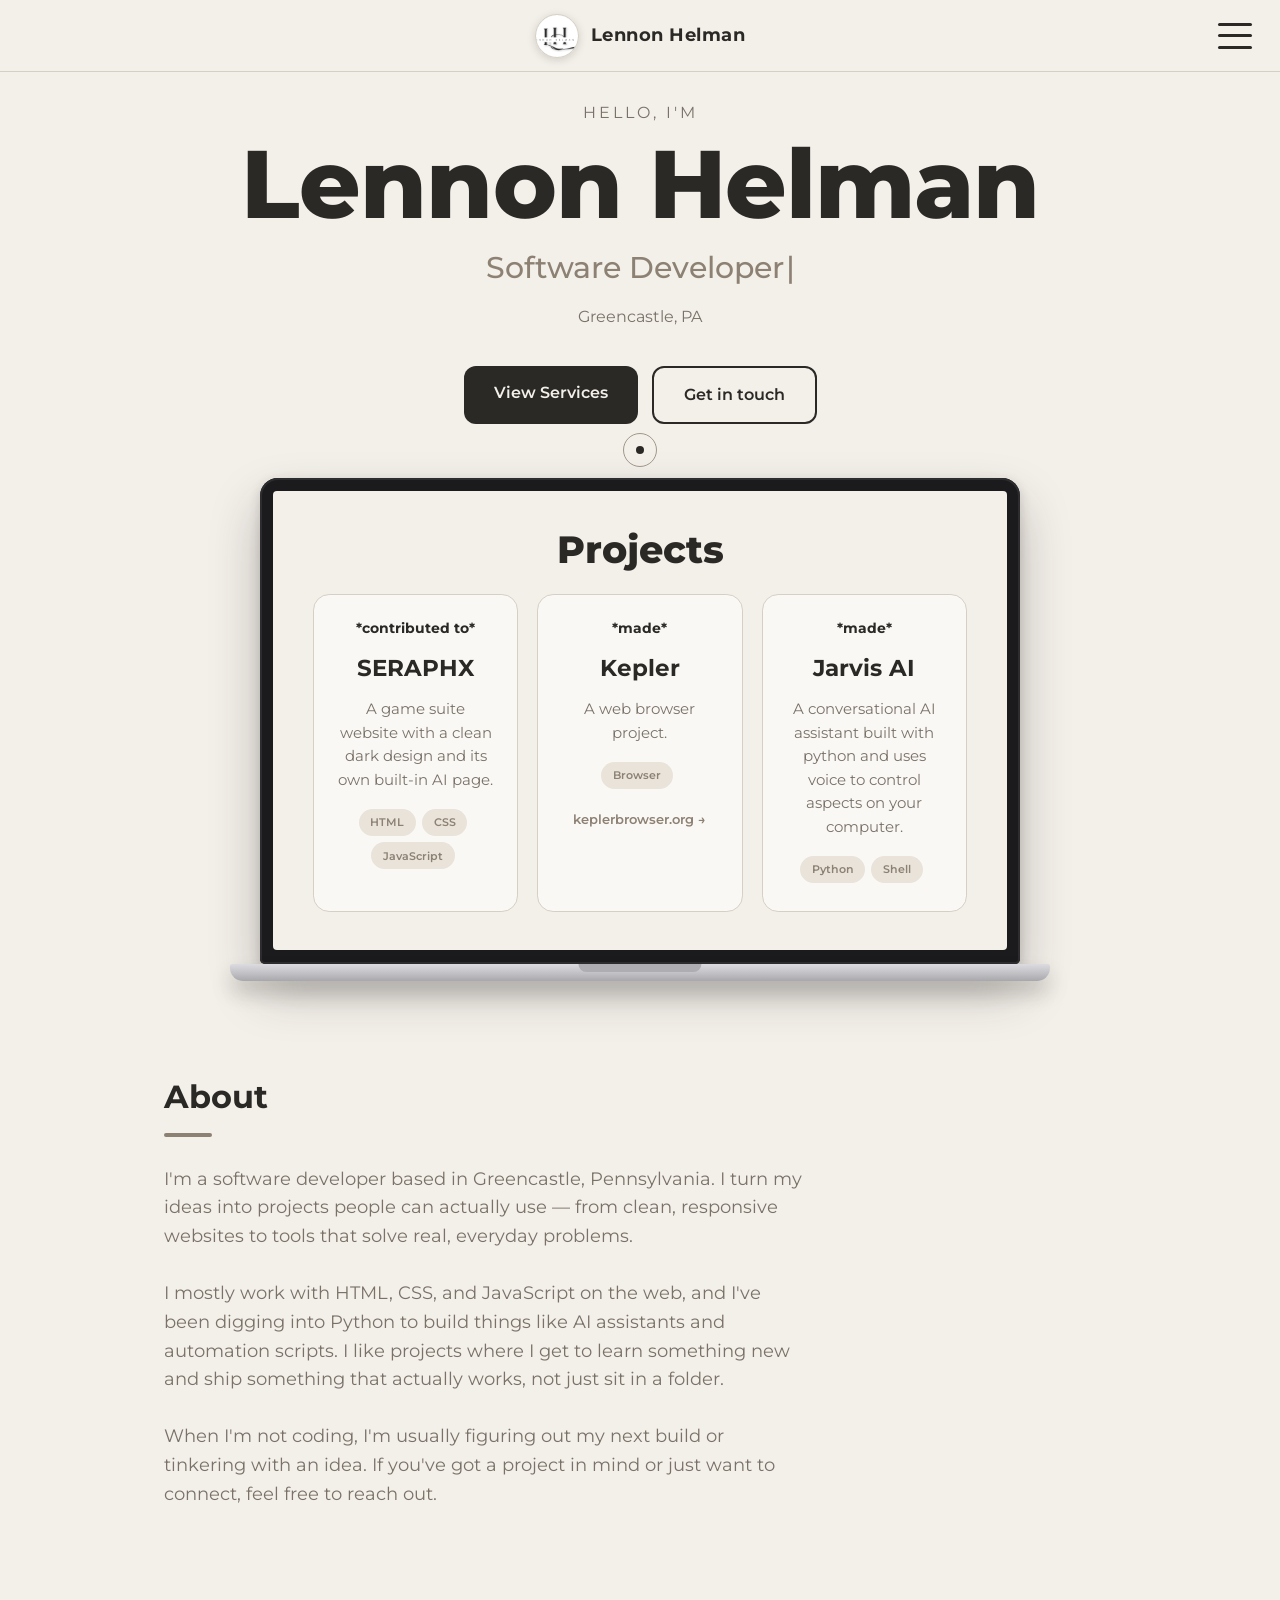
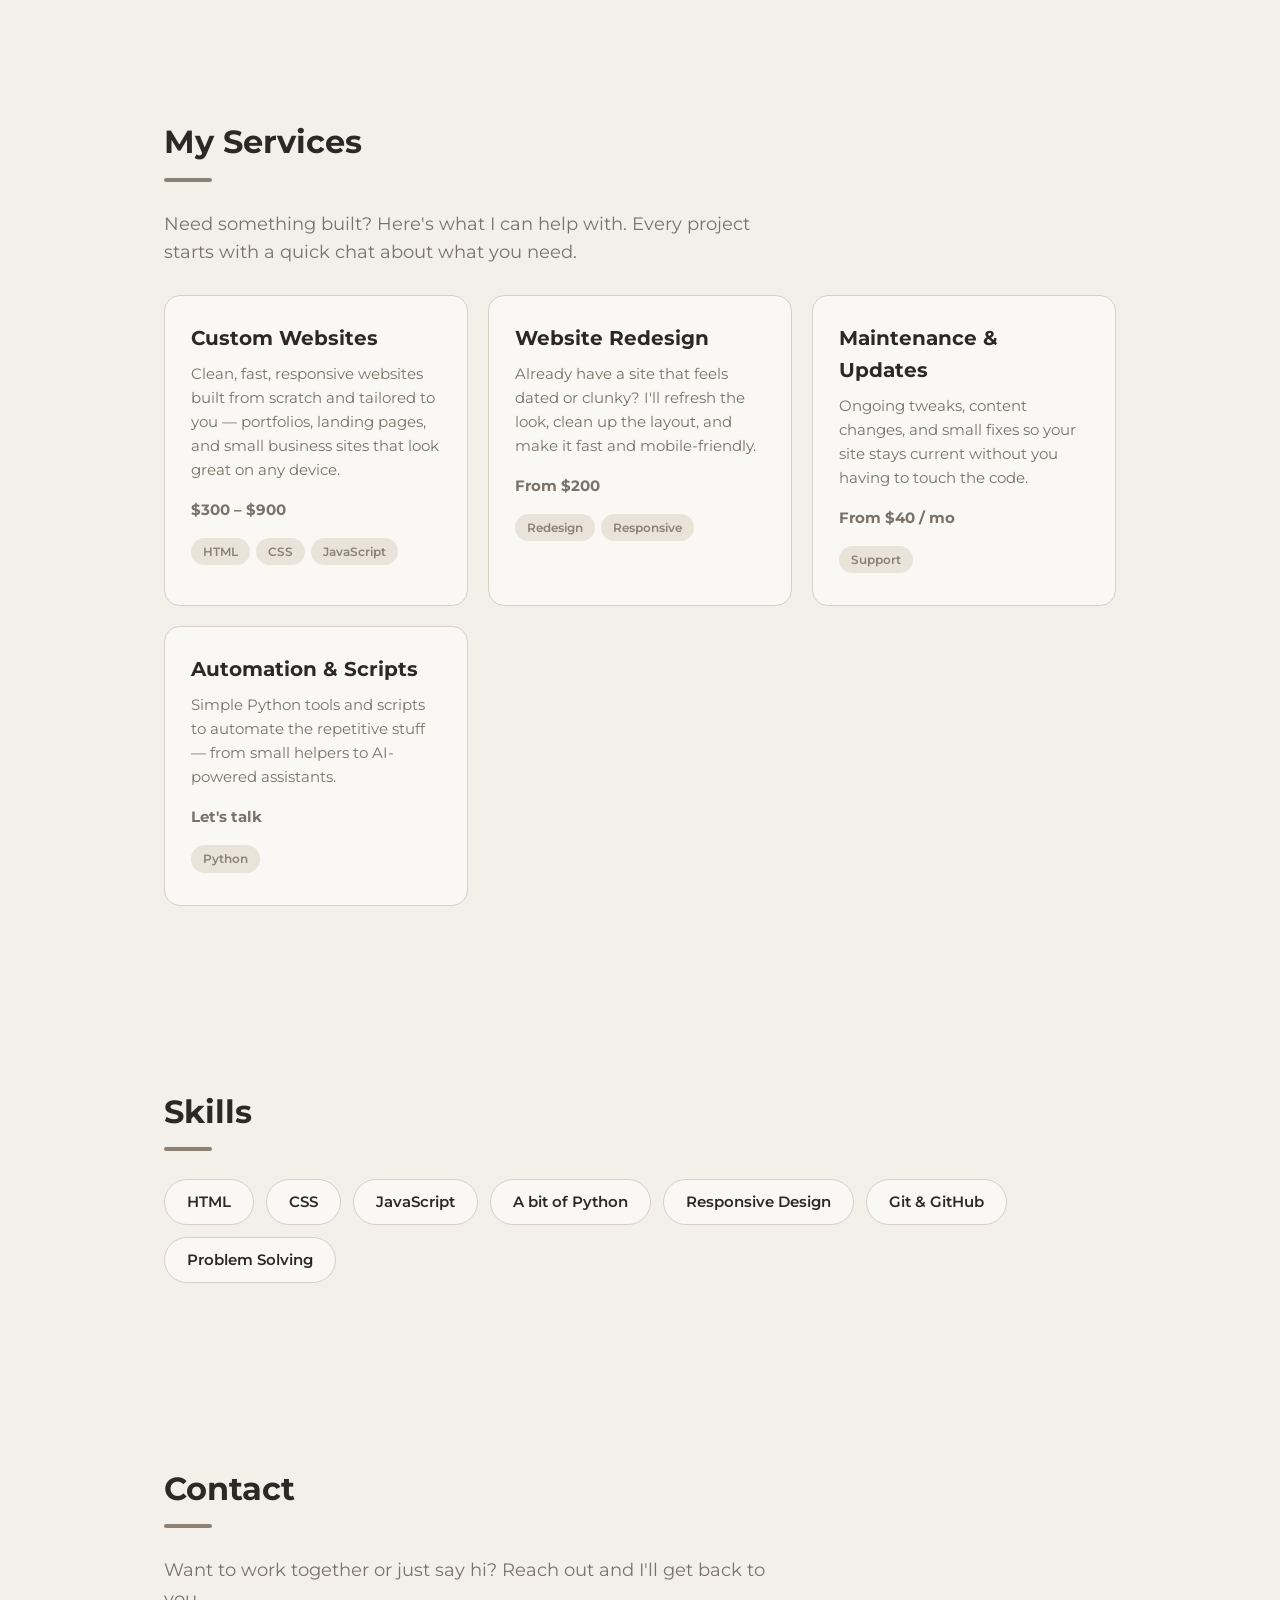
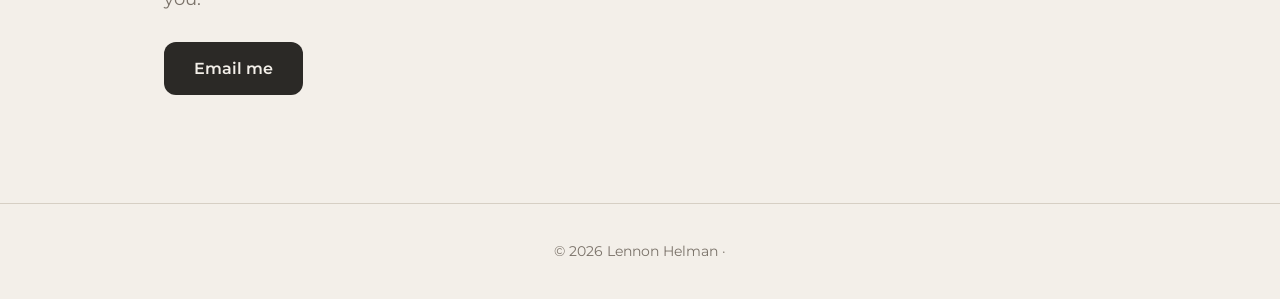
==== index.html @ 2b32afa1 "Remove colors from cursor trail; use single neutral tone" ====
<!DOCTYPE html>
<html lang="en">
<head>
    <meta charset="UTF-8">
    <meta name="viewport" content="width=device-width, initial-scale=1.0">
    <title>Lennon Helman | Software Developer</title>
    <link rel="stylesheet" href="style.css?v=3">
</head>
<body>

    <nav>
        <a class="brand" href="#home">
            <img src="images/lh-logo.png" alt="LH logo">
            <span>Lennon Helman</span>
        </a>

        <button class="menu-btn" aria-label="Menu">
            <span></span>
            <span></span>
            <span></span>
        </button>
    </nav>

    <div class="menu">
        <a href="#home" data-link>Home</a>
        <a href="#about" data-link>About</a>
        <a href="#services" data-link>Services</a>
        <a href="#skills" data-link>Skills</a>
        <a href="#contact" data-link>Contact</a>
    </div>

    <header id="home" class="hero">
        <p class="eyebrow">Hello, I'm</p>
        <h1>Lennon Helman</h1>
        <h2><span id="typed">Software Developer</span><span class="cursor">|</span></h2>
        <p class="location">Greencastle, PA</p>
        <div class="hero-buttons">
            <a class="btn solid" href="#services">View Services</a>
            <a class="btn outline" href="#contact">Get in touch</a>
        </div>

        <div class="laptop-wrap">
            <div class="laptop">
                <div class="laptop-screen">
                    <div class="laptop-display">
                        <div class="screen-content">
                            <h3 class="screen-title">Projects</h3>
                            <div class="cards">
                                <div class="card">
                                    <h6>*contributed to*</h6>
                                    <h4>SERAPHX</h4>
                                    <p>A game suite website with a clean dark design and its own built-in AI page.</p>
                                    <span class="tag">HTML</span><span class="tag">CSS</span><span class="tag">JavaScript</span>
                                </div>
                                <div class="card">
                                    <h6>*made*</h6>
                                    <h4>Kepler</h4>
                                    <p>A web browser project.</p>
                                    <span class="tag">Browser</span>
                                    <a class="card-link" href="https://keplerbrowser.org/" target="_blank" rel="noopener">keplerbrowser.org &rarr;</a>
                                </div>
                                <div class="card">
                                    <h6>*made*</h6>
                                    <h4>Jarvis AI</h4>
                                    <p>A conversational AI assistant built with python and uses voice to control aspects on your computer.</p>
                                    <span class="tag">Python</span><span class="tag">Shell</span>
                                </div>
                            </div>
                        </div>
                    </div>
                </div>
                <div class="laptop-base"></div>
            </div>
        </div>
    </header>

    <section id="about" class="reveal">
        <h3 class="section-title">About</h3>
        <p class="about-text">
            I'm a software developer based in Greencastle, Pennsylvania. I turn my
            ideas into projects people can actually use &mdash; from clean,
            responsive websites to tools that solve real, everyday problems.
        </p>
        <p class="about-text">
            I mostly work with HTML, CSS, and JavaScript on the web, and I've been
            digging into Python to build things like AI assistants and automation
            scripts. I like projects where I get to learn something new and ship
            something that actually works, not just sit in a folder.
        </p>
        <p class="about-text">
            When I'm not coding, I'm usually figuring out my next build or tinkering
            with an idea. If you've got a project in mind or just want to connect,
            feel free to reach out.
        </p>
    </section>

    <section id="services" class="reveal">
        <h3 class="section-title">My Services</h3>
        <p class="about-text">Need something built? Here's what I can help with. Every project starts with a quick chat about what you need.</p>
        <div class="cards">
            <div class="card">
                <h4>Custom Websites</h4>
                <p>Clean, fast, responsive websites built from scratch and tailored to you &mdash; portfolios, landing pages, and small business sites that look great on any device.</p>
                <p class="price">$300 &ndash; $900</p>
                <span class="tag">HTML</span><span class="tag">CSS</span><span class="tag">JavaScript</span>
            </div>
            <div class="card">
                <h4>Website Redesign</h4>
                <p>Already have a site that feels dated or clunky? I'll refresh the look, clean up the layout, and make it fast and mobile-friendly.</p>
                <p class="price">From $200</p>
                <span class="tag">Redesign</span><span class="tag">Responsive</span>
            </div>
            <div class="card">
                <h4>Maintenance &amp; Updates</h4>
                <p>Ongoing tweaks, content changes, and small fixes so your site stays current without you having to touch the code.</p>
                <p class="price">From $40 / mo</p>
                <span class="tag">Support</span>
            </div>
            <div class="card">
                <h4>Automation &amp; Scripts</h4>
                <p>Simple Python tools and scripts to automate the repetitive stuff &mdash; from small helpers to AI-powered assistants.</p>
                <p class="price">Let's talk</p>
                <span class="tag">Python</span>
            </div>
        </div>
    </section>

    <section id="skills" class="reveal">
        <h3 class="section-title">Skills</h3>
        <div class="skills">
            <span>HTML</span>
            <span>CSS</span>
            <span>JavaScript</span>
            <span>A bit of Python</span>
            <span>Responsive Design</span>
            <span>Git &amp; GitHub</span>
            <span>Problem Solving</span>
        </div>
    </section>

    <section id="contact" class="reveal">
        <h3 class="section-title">Contact</h3>
        <p class="about-text">Want to work together or just say hi? Reach out and I'll get back to you.</p>
        <a class="btn solid" href="mailto:lenodrips@gmail.com">Email me</a>
        <p class="contact-email"><a href="mailto:lenodrips@gmail.com"></a></p>
    </section>

    <footer>
        <p>&copy; <span id="year">2026</span> Lennon Helman &middot; </p>
    </footer>

    <button class="to-top" aria-label="Back to top">&#8593;</button>

    <script src="script.js?v=5"></script>
    <script src="cursor.js?v=5"></script>
</body>
</html>
---- style.css ----
@import url('https://fonts.googleapis.com/css2?family=Montserrat:wght@400;500;600;700;800&display=swap');

:root {
    --bg: #f3efe9;
    --surface: #e9e3da;
    --card: #faf8f4;
    --text: #2b2926;
    --muted: #7a7269;
    --accent: #8c8173;
    --line: #d6cfc4;
}

* {
    box-sizing: border-box;
}

/* ---------- FLUID CURSOR ---------- */
.fluid-cursor {
    position: fixed;
    inset: 0;
    width: 100%;
    height: 100%;
    pointer-events: none;
    z-index: 9998;
}

.cursor-dot,
.cursor-ring {
    position: fixed;
    top: 0;
    left: 0;
    border-radius: 50%;
    pointer-events: none;
    z-index: 9999;
    margin-left: calc(-1 * var(--s, 0px));
    margin-top: calc(-1 * var(--s, 0px));
    transition: opacity 0.2s ease;
}

.cursor-dot {
    width: 8px;
    height: 8px;
    margin-left: -4px;
    margin-top: -4px;
    background: var(--text);
}

.cursor-ring {
    width: 34px;
    height: 34px;
    margin-left: -17px;
    margin-top: -17px;
    border: 1.5px solid rgba(140, 129, 115, 0.8);
    transition: width 0.2s ease, height 0.2s ease, margin 0.2s ease, border-color 0.2s ease, opacity 0.2s ease;
}

.cursor-ring--hover {
    width: 54px;
    height: 54px;
    margin-left: -27px;
    margin-top: -27px;
    border-color: var(--accent);
    background: rgba(140, 129, 115, 0.12);
}

/* hide the native cursor only when the custom one is active */
.custom-cursor,
.custom-cursor a,
.custom-cursor button,
.custom-cursor .menu-btn,
.custom-cursor .card,
.custom-cursor input,
.custom-cursor textarea {
    cursor: none;
}

html {
    scroll-behavior: smooth;
}

body {
    margin: 0;
    background: var(--bg);
    color: var(--text);
    font-family: 'Montserrat', sans-serif;
    line-height: 1.6;
}

/* ---------- NAV ---------- */
nav {
    position: fixed;
    top: 0;
    left: 0;
    width: 100%;
    height: 72px;
    padding: 0 28px;
    display: flex;
    align-items: center;
    justify-content: center;
    background: rgba(243, 239, 233, 0.8);
    backdrop-filter: blur(12px);
    border-bottom: 1px solid var(--line);
    z-index: 10;
}

.brand {
    display: flex;
    align-items: center;
    gap: 12px;
    color: var(--text);
    text-decoration: none;
    font-weight: 700;
    font-size: 18px;
    letter-spacing: 0.5px;
}

.brand img {
    width: 44px;
    height: 44px;
    border-radius: 50%;
    border: 1px solid var(--line);
    box-shadow: 0 2px 8px rgba(0, 0, 0, 0.15);
}

/* ---------- 3 BAR MENU ---------- */
.menu-btn {
    position: absolute;
    right: 28px;
    width: 34px;
    height: 26px;
    background: none;
    border: none;
    padding: 0;
    cursor: pointer;
    display: flex;
    flex-direction: column;
    justify-content: space-between;
    z-index: 12;
}

.menu-btn span {
    display: block;
    width: 100%;
    height: 3px;
    background: var(--text);
    border-radius: 3px;
    transition: transform 0.35s ease, opacity 0.25s ease;
}

.menu-btn.open span:nth-child(1) {
    transform: translateY(11.5px) rotate(45deg);
}
.menu-btn.open span:nth-child(2) {
    opacity: 0;
    transform: scaleX(0);
}
.menu-btn.open span:nth-child(3) {
    transform: translateY(-11.5px) rotate(-45deg);
}

.menu {
    position: fixed;
    top: 72px;
    right: 0;
    width: 280px;
    height: calc(100% - 72px);
    background: rgba(250, 248, 244, 0.97);
    backdrop-filter: blur(12px);
    border-left: 1px solid var(--line);
    display: flex;
    flex-direction: column;
    padding-top: 12px;
    transform: translateX(100%);
    transition: transform 0.4s ease;
    z-index: 9;
}

.menu.open {
    transform: translateX(0);
}

.menu a {
    color: var(--text);
    text-decoration: none;
    font-size: 18px;
    font-weight: 600;
    padding: 18px 32px;
    transition: background 0.2s ease, padding-left 0.2s ease;
}

.menu a:hover {
    background: var(--surface);
    padding-left: 40px;
}

/* ---------- HERO ---------- */
.hero {
    min-height: 100vh;
    display: flex;
    flex-direction: column;
    align-items: center;
    justify-content: center;
    text-align: center;
    padding: 100px 24px 60px;
}

.eyebrow {
    margin: 0;
    color: var(--muted);
    font-size: 16px;
    letter-spacing: 3px;
    text-transform: uppercase;
}

.hero h1 {
    margin: 8px 0 0;
    font-size: clamp(44px, 9vw, 96px);
    font-weight: 800;
    letter-spacing: -1px;
    line-height: 1.05;
}

.hero h2 {
    margin: 10px 0 0;
    font-size: clamp(20px, 3vw, 30px);
    font-weight: 500;
    color: var(--accent);
}

.location {
    margin: 12px 0 0;
    color: var(--muted);
    font-size: 16px;
}

.hero-buttons {
    margin-top: 36px;
    display: flex;
    gap: 14px;
    flex-wrap: wrap;
    justify-content: center;
}

/* ---------- HERO LAPTOP ---------- */
.laptop-wrap {
    width: 100%;
    margin-top: 54px;
    display: flex;
    justify-content: center;
}

.laptop {
    width: min(760px, 92vw);
}

/* lid / screen */
.laptop-screen {
    position: relative;
    background: #1b1b1d;
    border-radius: 18px 18px 5px 5px;
    padding: 13px 13px 15px;
    box-shadow:
        0 26px 50px rgba(43, 41, 38, 0.28),
        0 4px 12px rgba(43, 41, 38, 0.18),
        inset 0 0 0 2px #2d2d2f;
}

.laptop-display {
    position: relative;
    aspect-ratio: 16 / 10;
    border-radius: 4px;
    overflow: hidden;
    background: var(--bg);
    container-type: inline-size;
}

/* live page content shown on the screen, sized in container units so it
   scales proportionally with the laptop and stays fully interactive */
.screen-content {
    position: absolute;
    inset: 0;
    padding: 5cqw 5.5cqw;
    display: flex;
    flex-direction: column;
    justify-content: center;
    overflow: hidden;
}

.screen-title {
    margin: 0 0 3.2cqw;
    font-size: 5.2cqw;
    font-weight: 800;
    line-height: 1.1;
    color: var(--text);
}

.screen-content .cards {
    grid-template-columns: repeat(3, 1fr);
    gap: 2.6cqw;
}

.screen-content .card {
    padding: 3cqw;
    border-radius: 2.2cqw;
}

.screen-content .card h6 {
    font-size: 1.9cqw;
    margin: 0 0 1.4cqw;
}

.screen-content .card h4 {
    font-size: 3.1cqw;
    margin: 0 0 1.6cqw;
}

.screen-content .card p {
    font-size: 2cqw;
    margin: 0 0 2.2cqw;
}

.screen-content .tag {
    font-size: 1.55cqw;
    padding: 0.6cqw 1.6cqw;
    margin: 0 0.8cqw 0.8cqw 0;
    border-radius: 3cqw;
}

.screen-content .card-link {
    font-size: 1.8cqw;
    margin-top: 2cqw;
}

/* base / hinge */
.laptop-base {
    position: relative;
    width: 108%;
    height: 17px;
    margin: 0 auto;
    margin-left: -4%;
    background: linear-gradient(180deg, #dcdce0 0%, #c0c0c5 55%, #a7a7ac 100%);
    border-radius: 2px 2px 13px 13px;
    box-shadow: 0 12px 20px rgba(43, 41, 38, 0.22);
}

.laptop-base::before {
    content: "";
    position: absolute;
    top: 0;
    left: 50%;
    transform: translateX(-50%);
    width: 15%;
    height: 8px;
    background: #aeaeb2;
    border-radius: 0 0 9px 9px;
}

/* ---------- BUTTONS ---------- */
.btn {
    display: inline-block;
    padding: 14px 30px;
    border-radius: 12px;
    font-family: inherit;
    font-size: 16px;
    font-weight: 600;
    text-decoration: none;
    transition: transform 0.2s ease, background 0.2s ease, color 0.2s ease;
}

.btn:hover {
    transform: translateY(-2px);
}

.btn.solid {
    background: var(--text);
    color: var(--bg);
}

.btn.solid:hover {
    background: var(--accent);
}

.btn.outline {
    border: 2px solid var(--text);
    color: var(--text);
}

.btn.outline:hover {
    background: var(--text);
    color: var(--bg);
}

/* ---------- SECTIONS ---------- */
section {
    max-width: 1000px;
    margin: 0 auto;
    padding: 90px 24px;
}

/* tighten the gap between the hero and the first section */
#about {
    padding-top: 30px;
}

.section-title {
    margin: 0 0 28px;
    font-size: 32px;
    font-weight: 700;
}

.section-title::after {
    content: '';
    display: block;
    width: 48px;
    height: 4px;
    margin-top: 10px;
    background: var(--accent);
    border-radius: 4px;
}

.about-text {
    max-width: 640px;
    margin: 0 0 28px;
    font-size: 18px;
    color: var(--muted);
}

/* ---------- PROJECT CARDS ---------- */
.cards {
    display: grid;
    grid-template-columns: repeat(auto-fit, minmax(230px, 1fr));
    gap: 20px;
}

.card {
    background: var(--card);
    border: 1px solid var(--line);
    border-radius: 16px;
    padding: 26px;
    transition: transform 0.25s ease, box-shadow 0.25s ease;
}

.card:hover {
    transform: translateY(-5px);
    box-shadow: 0 12px 28px rgba(43, 41, 38, 0.12);
}

.card h4 {
    margin: 0 0 8px;
    font-size: 20px;
}

.card h4 a {
    color: inherit;
    text-decoration: none;
    transition: color 0.2s ease;
}

.card h4 a:hover {
    color: var(--accent);
}

.card p {
    margin: 0 0 16px;
    color: var(--muted);
    font-size: 15px;
}

.contact-email {
    margin: 18px 0 0;
    font-size: 16px;
    color: var(--muted);
}

.contact-email a {
    color: var(--muted);
    text-decoration: none;
    transition: color 0.2s ease;
}

.contact-email a:hover {
    color: var(--accent);
}

.card-link {
    display: block;
    margin-top: 14px;
    font-size: 14px;
    font-weight: 600;
    color: var(--accent);
    text-decoration: none;
    transition: opacity 0.2s ease;
}

.card-link:hover {
    opacity: 0.7;
}

.price {
    margin: 0 0 14px;
    font-size: 20px;
    font-weight: 700;
    color: var(--accent);
}

.tag {
    display: inline-block;
    margin: 0 6px 6px 0;
    padding: 4px 12px;
    background: var(--surface);
    color: var(--accent);
    border-radius: 20px;
    font-size: 12px;
    font-weight: 600;
}

/* ---------- SKILLS ---------- */
.skills {
    display: flex;
    flex-wrap: wrap;
    gap: 12px;
}

.skills span {
    padding: 10px 22px;
    background: var(--card);
    border: 1px solid var(--line);
    border-radius: 30px;
    font-weight: 600;
    font-size: 15px;
}

/* ---------- FOOTER ---------- */
footer {
    text-align: center;
    padding: 36px 24px;
    color: var(--muted);
    font-size: 14px;
    border-top: 1px solid var(--line);
}

footer p {
    margin: 0;
}

@media (max-width: 600px) {
    .brand span {
        display: none;
    }
    .menu {
        width: 100%;
    }
}

/* ---------- JS EXTRAS ---------- */
.cursor {
    margin-left: 2px;
    color: var(--accent);
    animation: blink 1s steps(1) infinite;
}

@keyframes blink {
    50% { opacity: 0; }
}

.reveal {
    opacity: 0;
    transform: translateY(30px);
    transition: opacity 0.7s ease, transform 0.7s ease;
}

.reveal.visible {
    opacity: 1;
    transform: none;
}

.menu a.active {
    background: var(--surface);
    border-left: 4px solid var(--accent);
}

nav.scrolled {
    box-shadow: 0 4px 18px rgba(43, 41, 38, 0.1);
}

.to-top {
    position: fixed;
    right: 24px;
    bottom: 24px;
    width: 46px;
    height: 46px;
    border: none;
    border-radius: 50%;
    background: var(--text);
    color: var(--bg);
    font-size: 20px;
    cursor: pointer;
    opacity: 0;
    pointer-events: none;
    transform: translateY(10px);
    transition: opacity 0.3s ease, transform 0.3s ease, background 0.2s ease;
    z-index: 8;
}

.to-top.show {
    opacity: 1;
    pointer-events: auto;
    transform: none;
}

.to-top:hover {
    background: var(--accent);
}
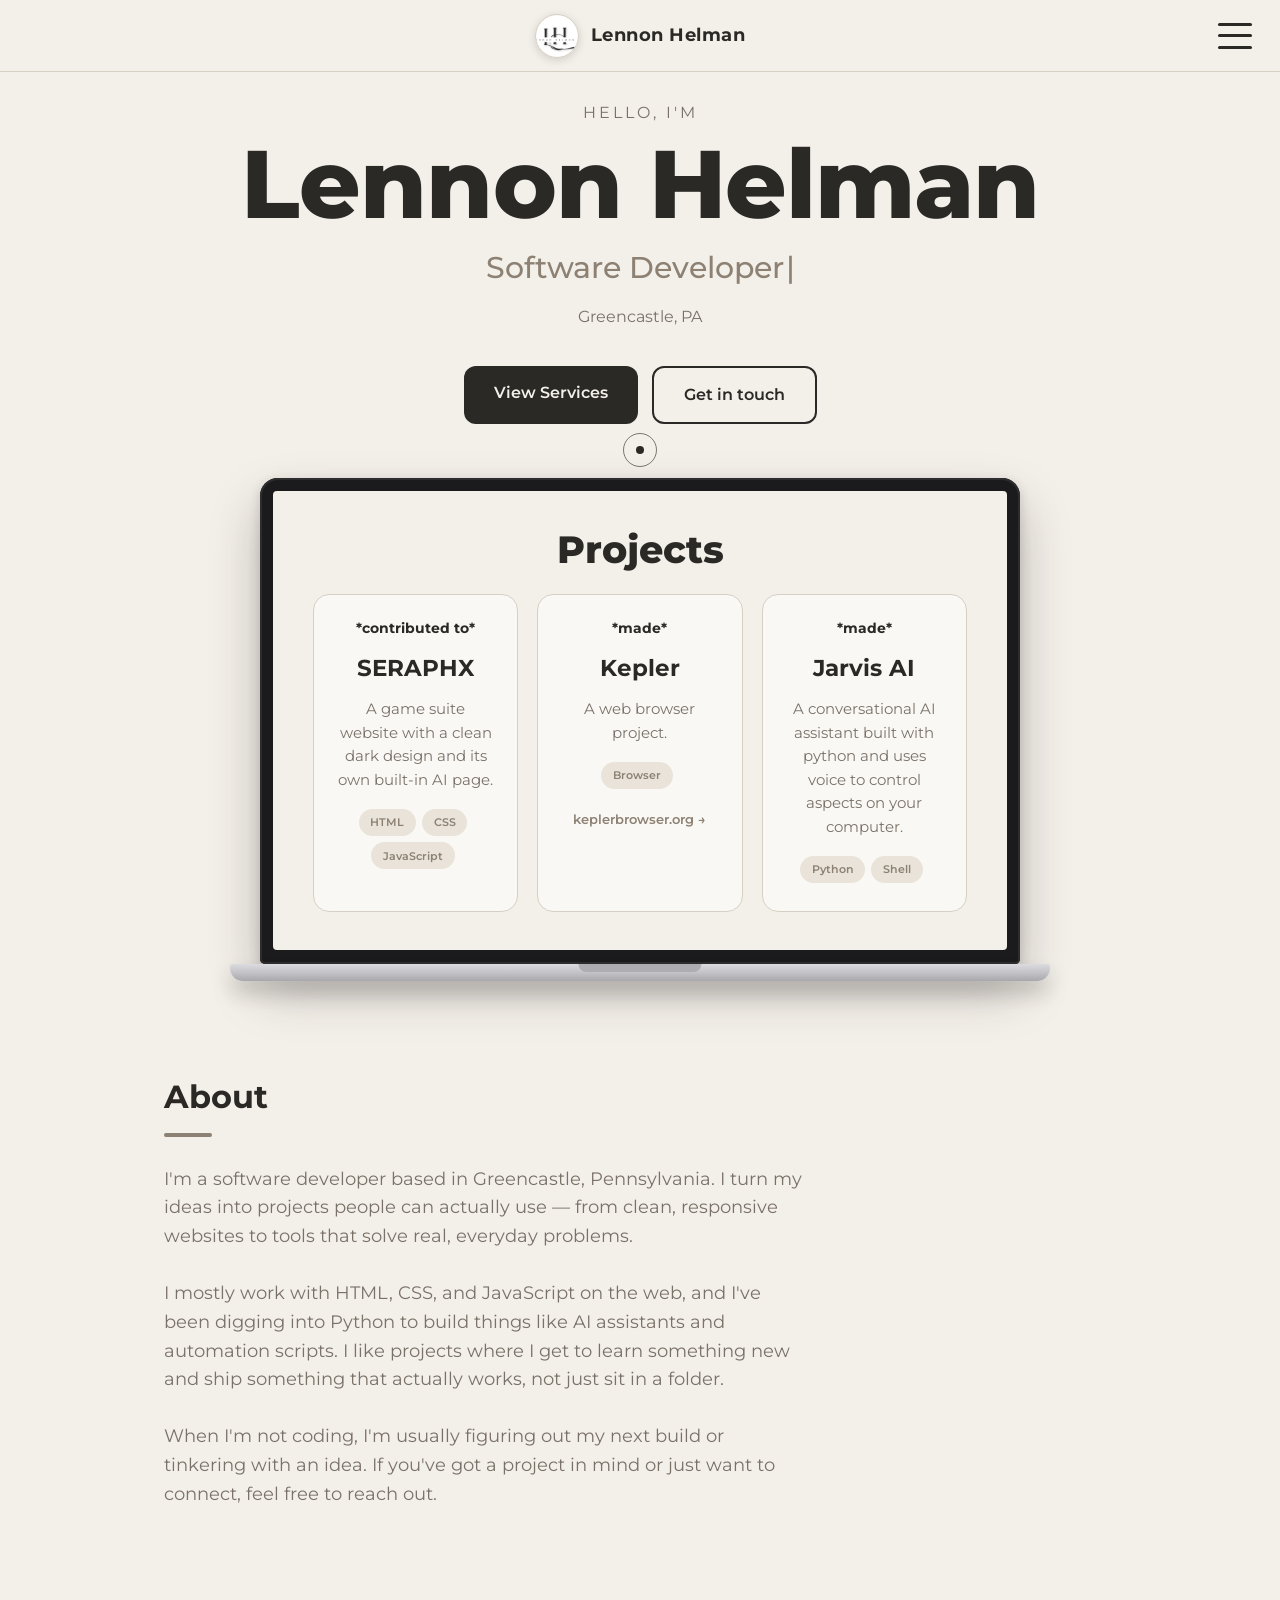
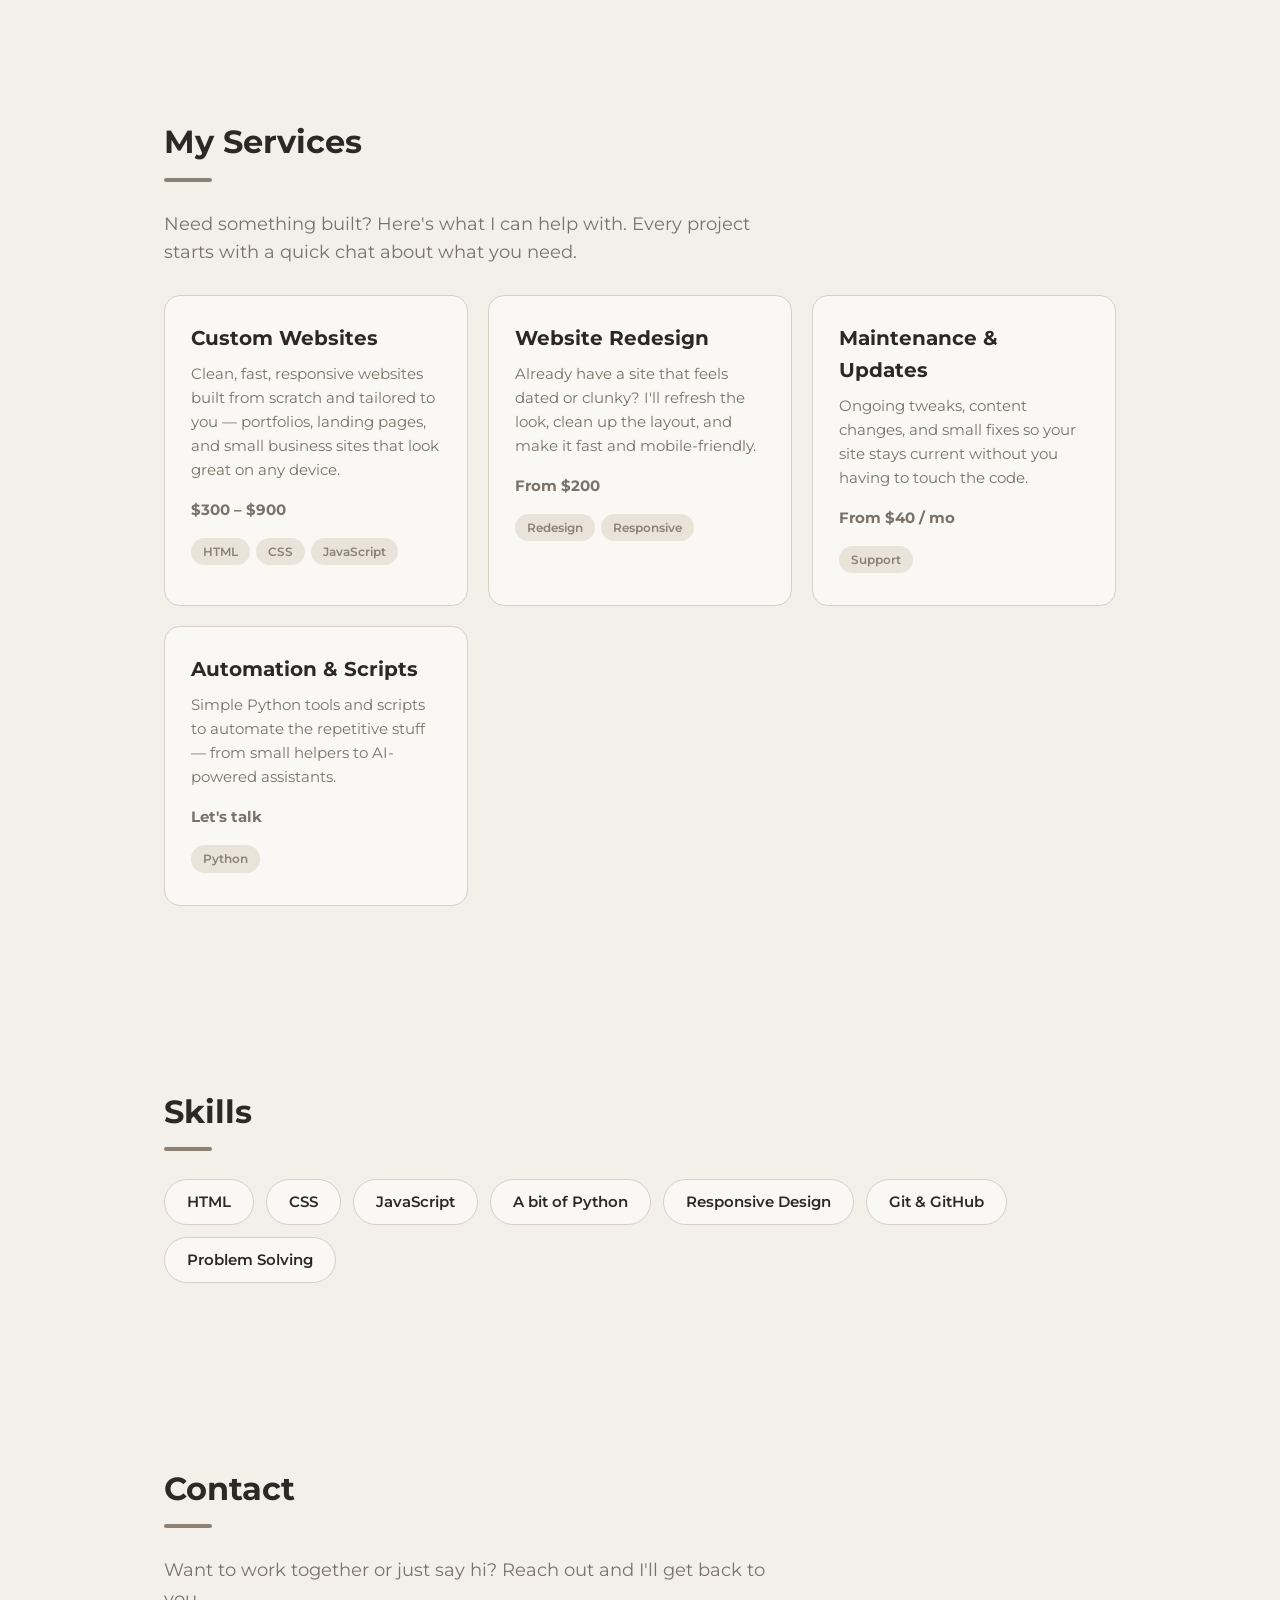
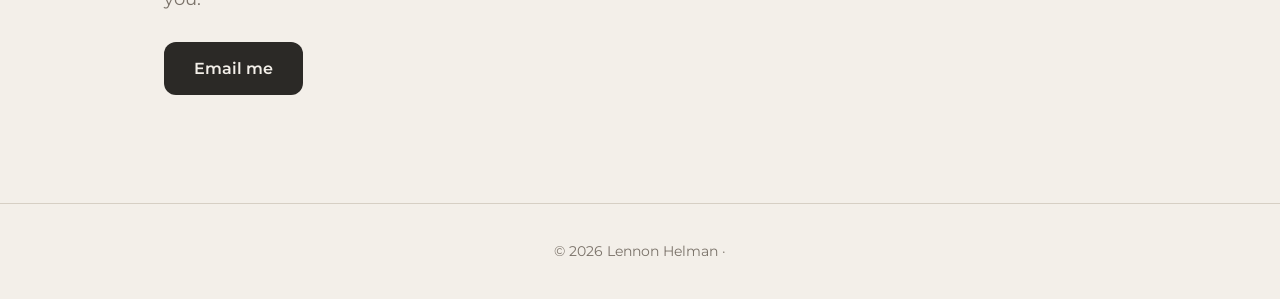
==== commit 5ff447bf: "Keep only circular custom cursor; remove fluid trail and colors" ====
--- a/index.html
+++ b/index.html
@@ -4,7 +4,7 @@
     <meta charset="UTF-8">
     <meta name="viewport" content="width=device-width, initial-scale=1.0">
     <title>Lennon Helman | Software Developer</title>
-    <link rel="stylesheet" href="style.css?v=3">
+    <link rel="stylesheet" href="style.css?v=6">
 </head>
 <body>
 
@@ -151,7 +151,7 @@
 
     <button class="to-top" aria-label="Back to top">&#8593;</button>
 
-    <script src="script.js?v=5"></script>
-    <script src="cursor.js?v=5"></script>
+    <script src="script.js?v=6"></script>
+    <script src="cursor.js?v=6"></script>
 </body>
 </html>
--- a/style.css
+++ b/style.css
@@ -14,16 +14,7 @@
     box-sizing: border-box;
 }
 
-/* ---------- FLUID CURSOR ---------- */
-.fluid-cursor {
-    position: fixed;
-    inset: 0;
-    width: 100%;
-    height: 100%;
-    pointer-events: none;
-    z-index: 9998;
-}
-
+/* ---------- CUSTOM CURSOR ---------- */
 .cursor-dot,
 .cursor-ring {
     position: fixed;
@@ -50,7 +41,7 @@
     height: 34px;
     margin-left: -17px;
     margin-top: -17px;
-    border: 1.5px solid rgba(140, 129, 115, 0.8);
+    border: 1.5px solid rgba(43, 41, 38, 0.6);
     transition: width 0.2s ease, height 0.2s ease, margin 0.2s ease, border-color 0.2s ease, opacity 0.2s ease;
 }
 
@@ -59,8 +50,8 @@
     height: 54px;
     margin-left: -27px;
     margin-top: -27px;
-    border-color: var(--accent);
-    background: rgba(140, 129, 115, 0.12);
+    border-color: rgba(43, 41, 38, 0.9);
+    background: rgba(43, 41, 38, 0.06);
 }
 
 /* hide the native cursor only when the custom one is active */
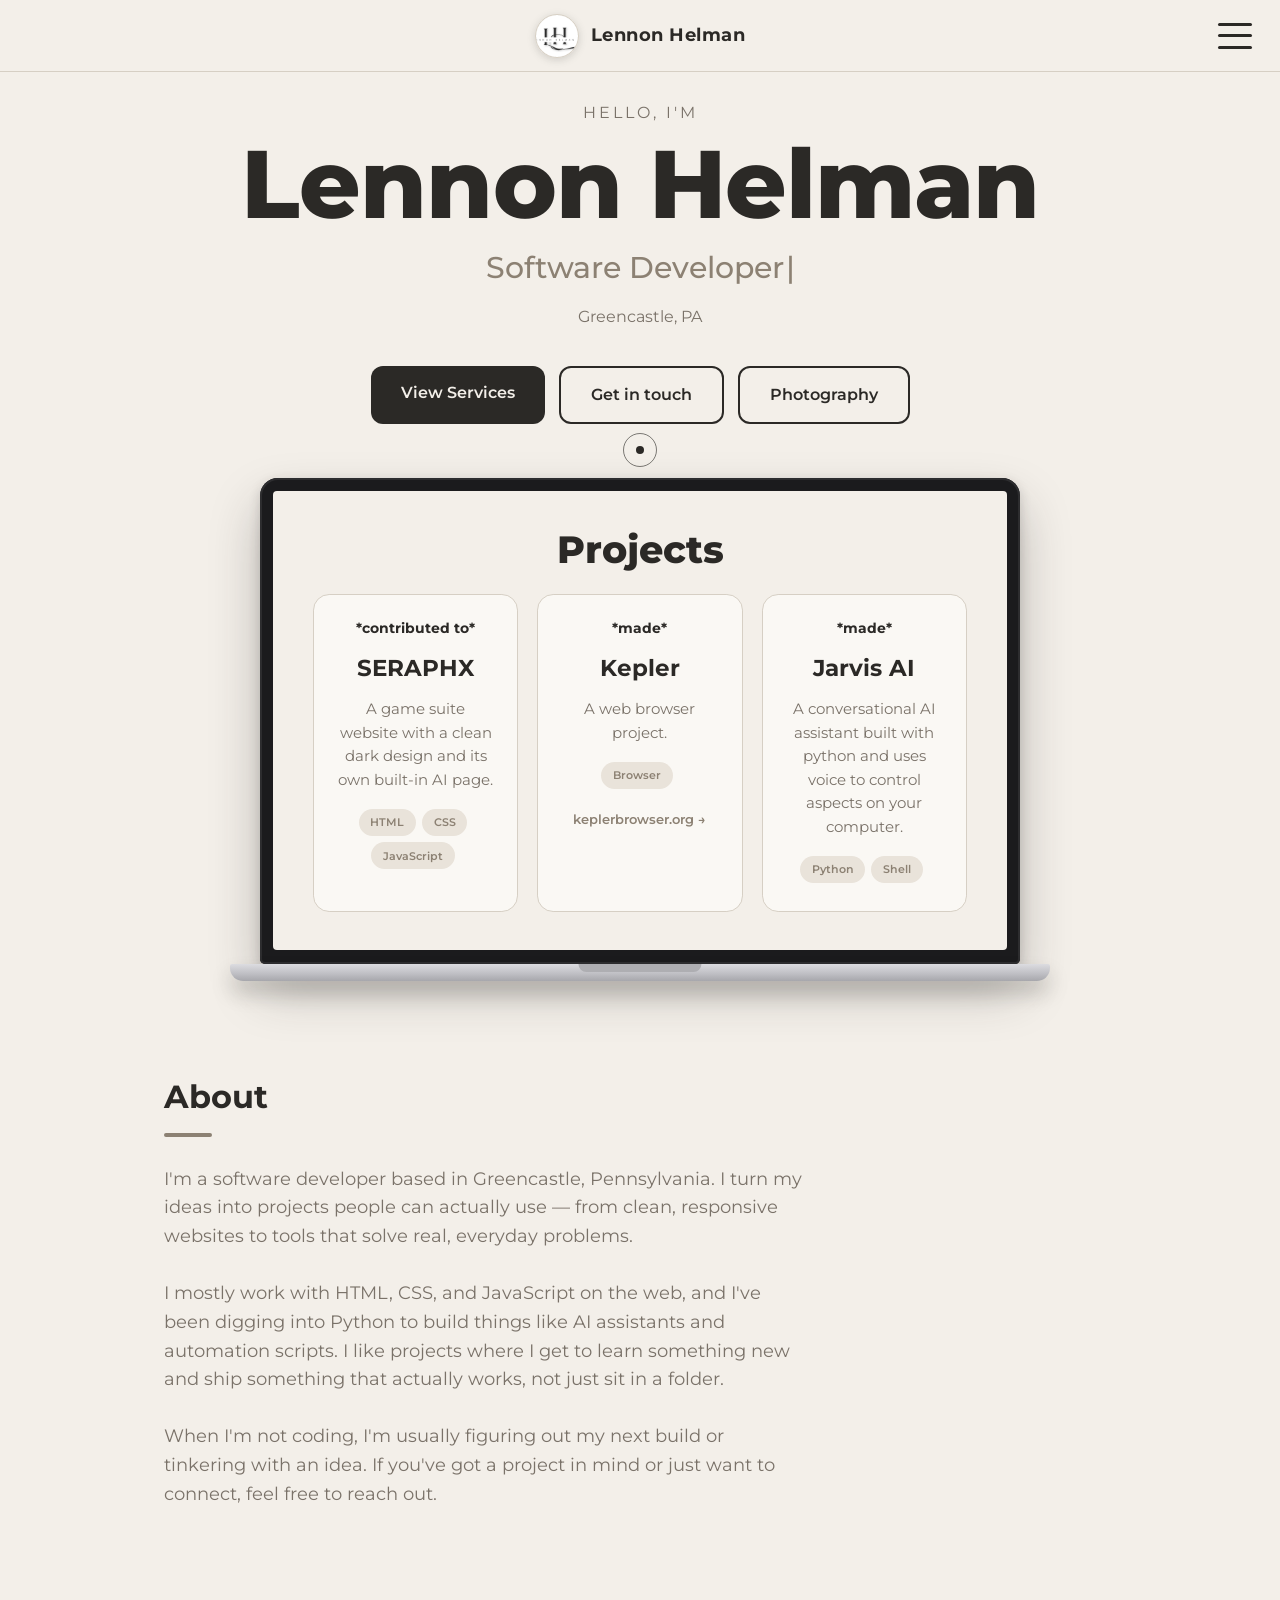
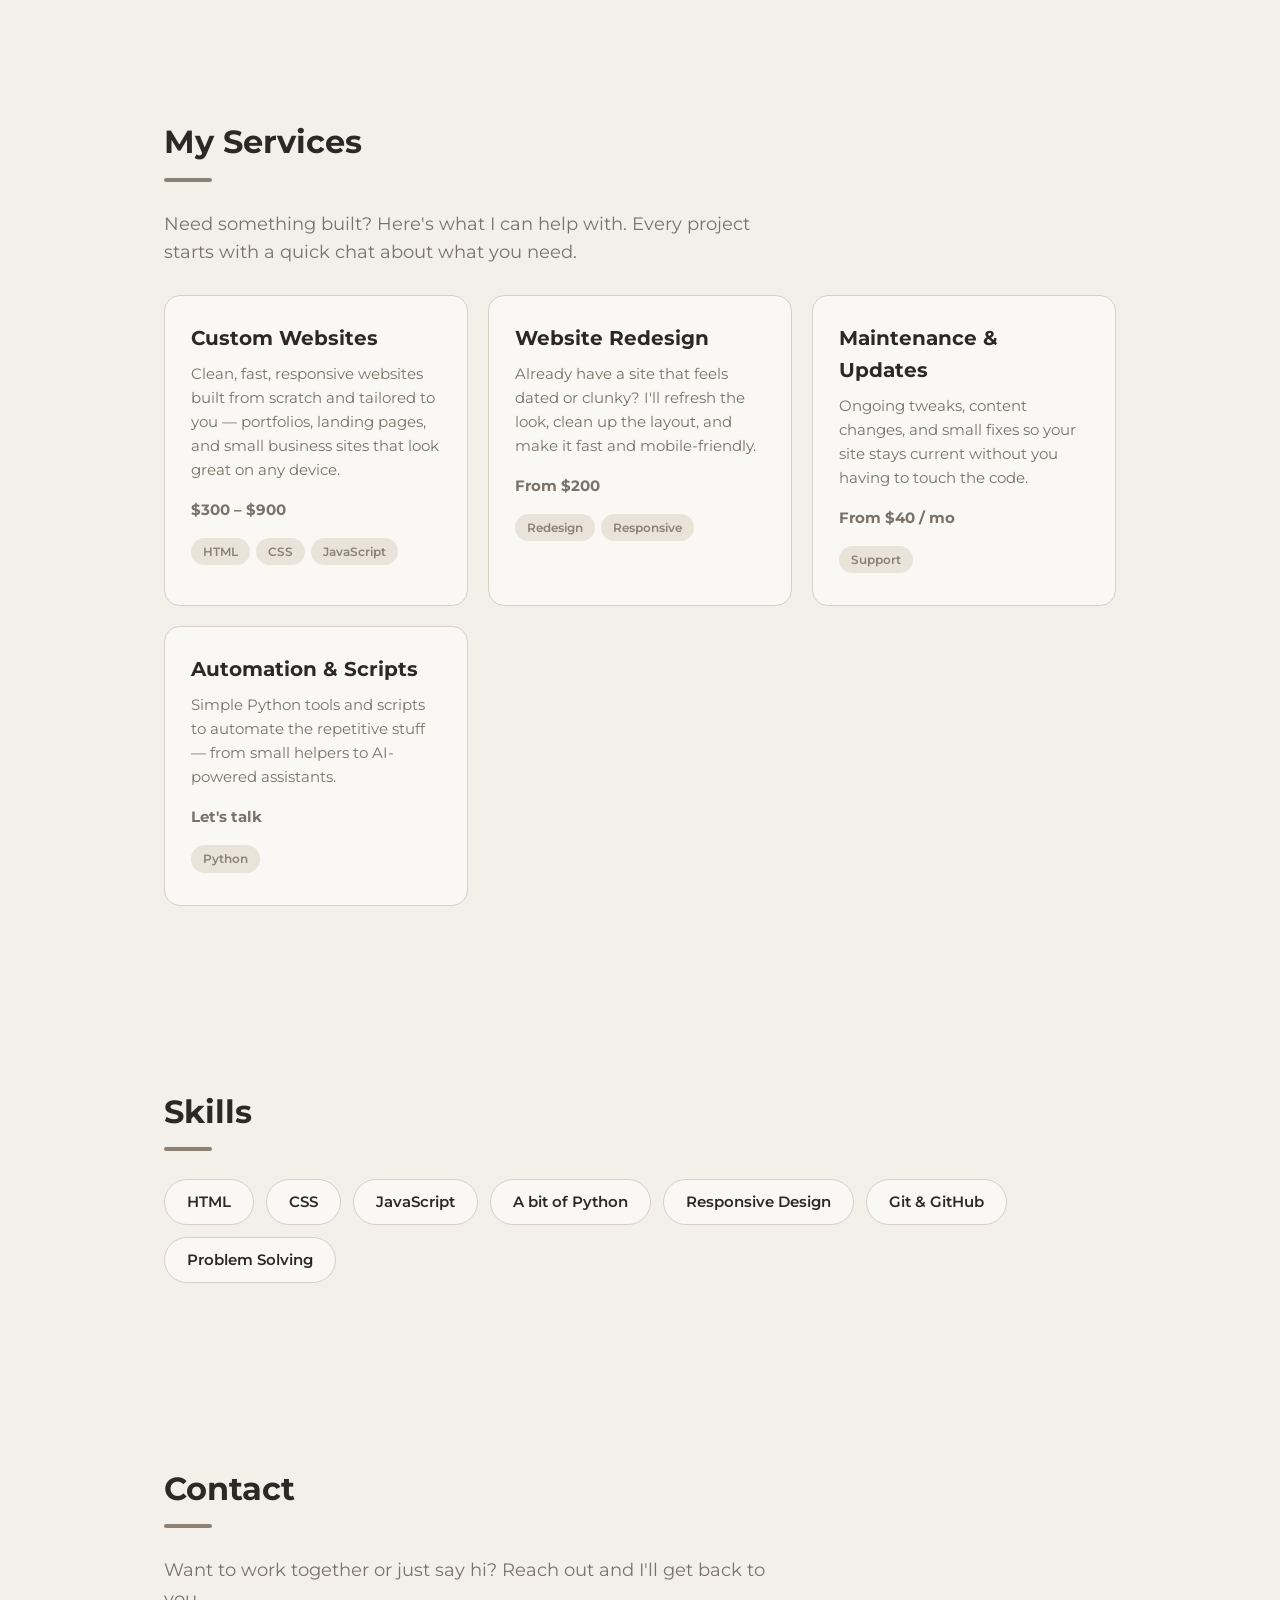
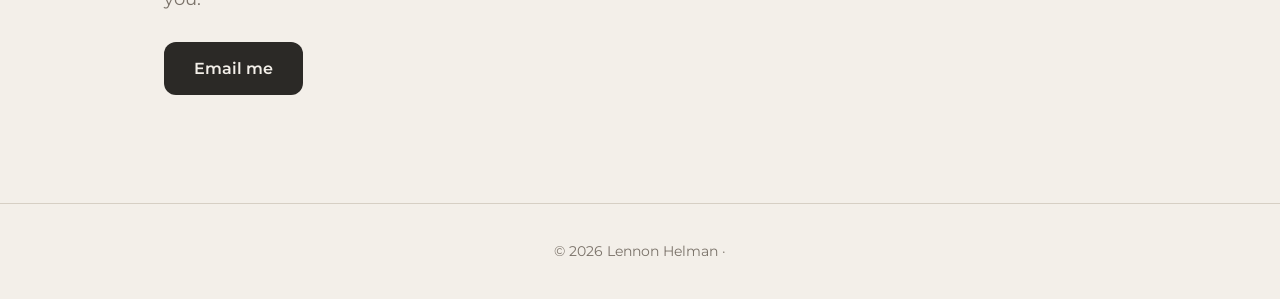
==== commit 5a3520c5: "Add Photography link to homepage hero buttons" ====
--- a/index.html
+++ b/index.html
@@ -4,7 +4,7 @@
     <meta charset="UTF-8">
     <meta name="viewport" content="width=device-width, initial-scale=1.0">
     <title>Lennon Helman | Software Developer</title>
-    <link rel="stylesheet" href="style.css?v=6">
+    <link rel="stylesheet" href="style.css?v=7">
 </head>
 <body>
 
@@ -26,6 +26,7 @@
         <a href="#about" data-link>About</a>
         <a href="#services" data-link>Services</a>
         <a href="#skills" data-link>Skills</a>
+        <a href="photography.html">Photography</a>
         <a href="#contact" data-link>Contact</a>
     </div>
 
@@ -37,6 +38,7 @@
         <div class="hero-buttons">
             <a class="btn solid" href="#services">View Services</a>
             <a class="btn outline" href="#contact">Get in touch</a>
+            <a class="btn outline" href="photography.html">Photography</a>
         </div>
 
         <div class="laptop-wrap">
@@ -151,7 +153,7 @@
 
     <button class="to-top" aria-label="Back to top">&#8593;</button>
 
-    <script src="script.js?v=6"></script>
-    <script src="cursor.js?v=6"></script>
+    <script src="script.js?v=7"></script>
+    <script src="cursor.js?v=7"></script>
 </body>
 </html>
--- a/style.css
+++ b/style.css
@@ -601,4 +601,83 @@
 
 .to-top:hover {
     background: var(--accent);
+}
+
+/* ---------- PHOTOGRAPHY GALLERY ---------- */
+.gallery-hero {
+    padding: 140px 24px 20px;
+    text-align: center;
+}
+
+.gallery-hero .eyebrow {
+    margin-bottom: 6px;
+}
+
+.gallery-hero h1 {
+    margin: 0 0 14px;
+    font-size: clamp(40px, 8vw, 80px);
+    font-weight: 800;
+    letter-spacing: -1px;
+}
+
+.gallery-section {
+    padding-top: 30px;
+    padding-bottom: 90px;
+}
+
+.gallery {
+    columns: 3 300px;
+    column-gap: 18px;
+}
+
+.shot {
+    margin: 0 0 18px;
+    break-inside: avoid;
+    border-radius: 16px;
+    overflow: hidden;
+    border: 1px solid var(--line);
+    background: var(--card);
+    box-shadow: 0 6px 18px rgba(43, 41, 38, 0.08);
+    transition: transform 0.25s ease, box-shadow 0.25s ease;
+}
+
+.shot:hover {
+    transform: translateY(-4px);
+    box-shadow: 0 14px 30px rgba(43, 41, 38, 0.16);
+}
+
+.shot img {
+    display: block;
+    width: 100%;
+    height: auto;
+    cursor: pointer;
+}
+
+/* ---------- LIGHTBOX ---------- */
+.lightbox {
+    position: fixed;
+    inset: 0;
+    display: flex;
+    align-items: center;
+    justify-content: center;
+    padding: 24px;
+    background: rgba(27, 27, 29, 0.88);
+    backdrop-filter: blur(6px);
+    opacity: 0;
+    pointer-events: none;
+    transition: opacity 0.3s ease;
+    z-index: 9998;
+    cursor: zoom-out;
+}
+
+.lightbox.open {
+    opacity: 1;
+    pointer-events: auto;
+}
+
+.lightbox img {
+    max-width: min(1100px, 94vw);
+    max-height: 90vh;
+    border-radius: 12px;
+    box-shadow: 0 24px 60px rgba(0, 0, 0, 0.5);
 }
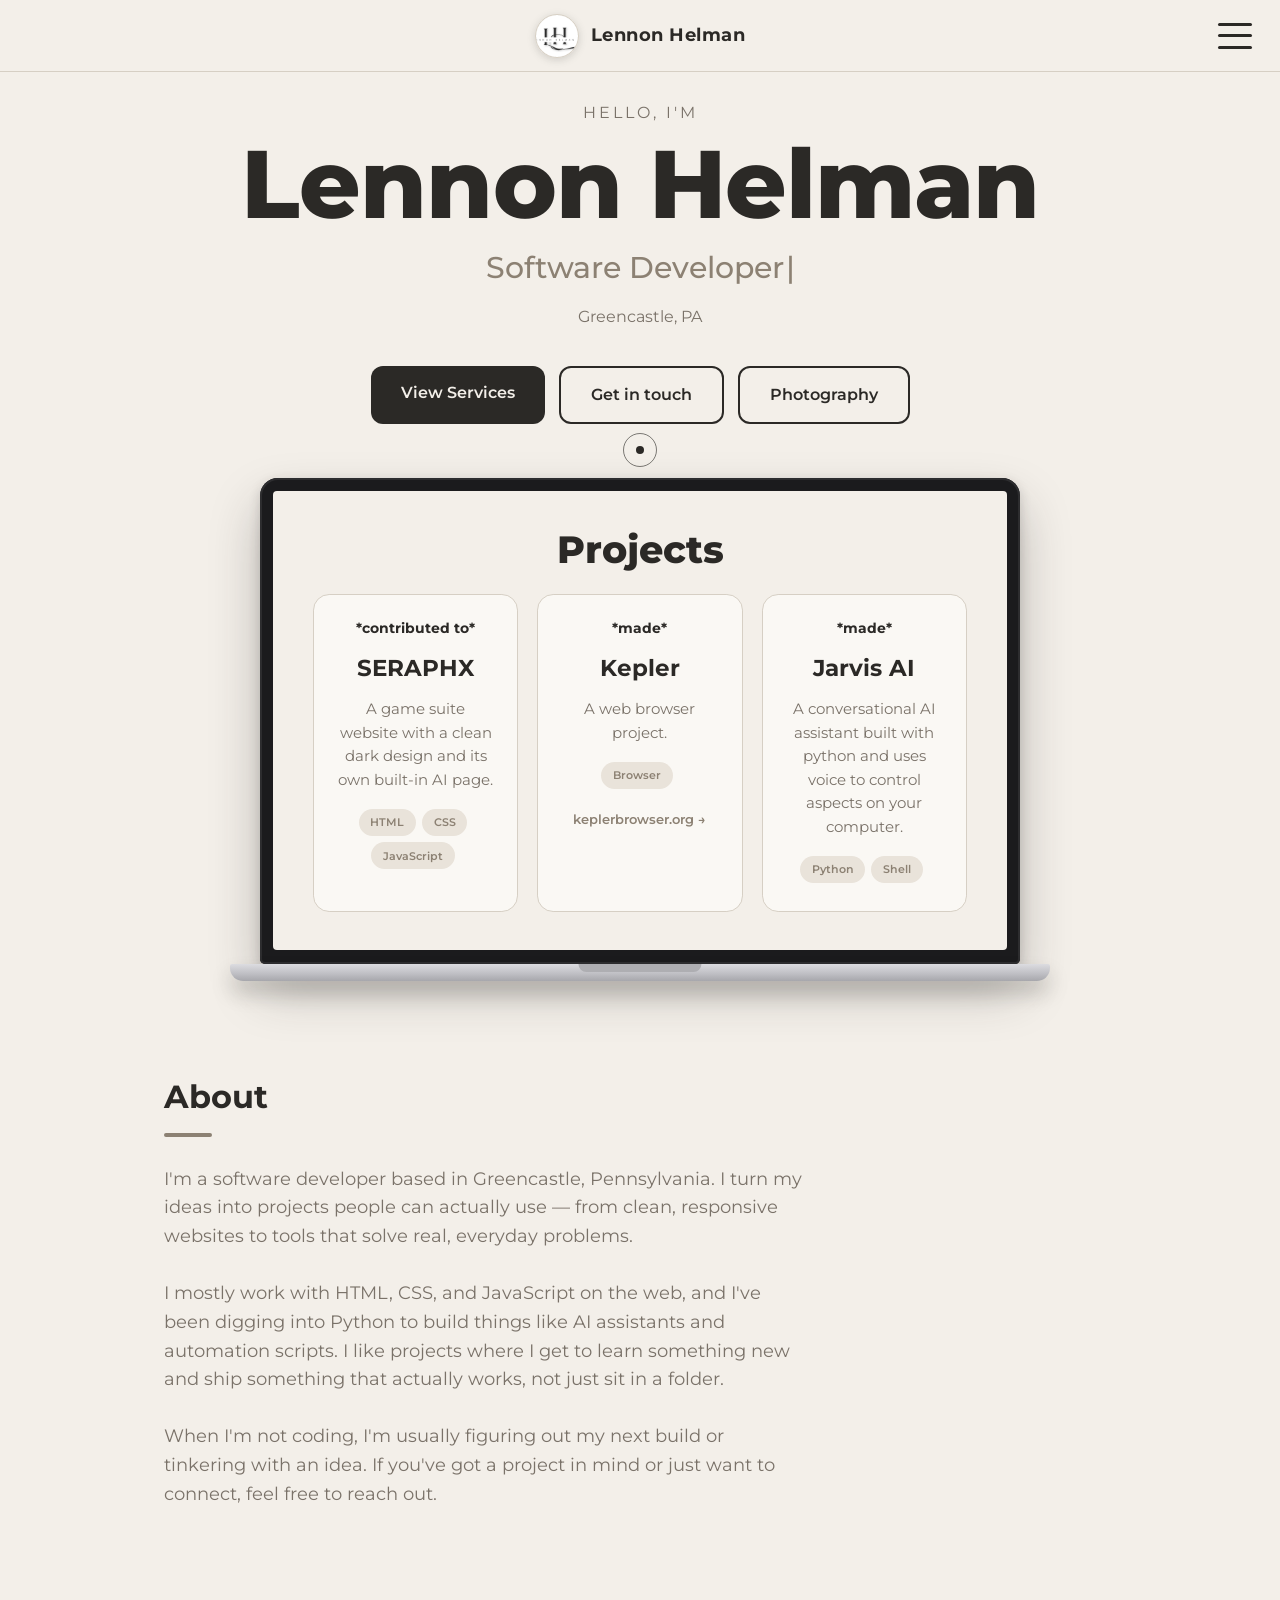
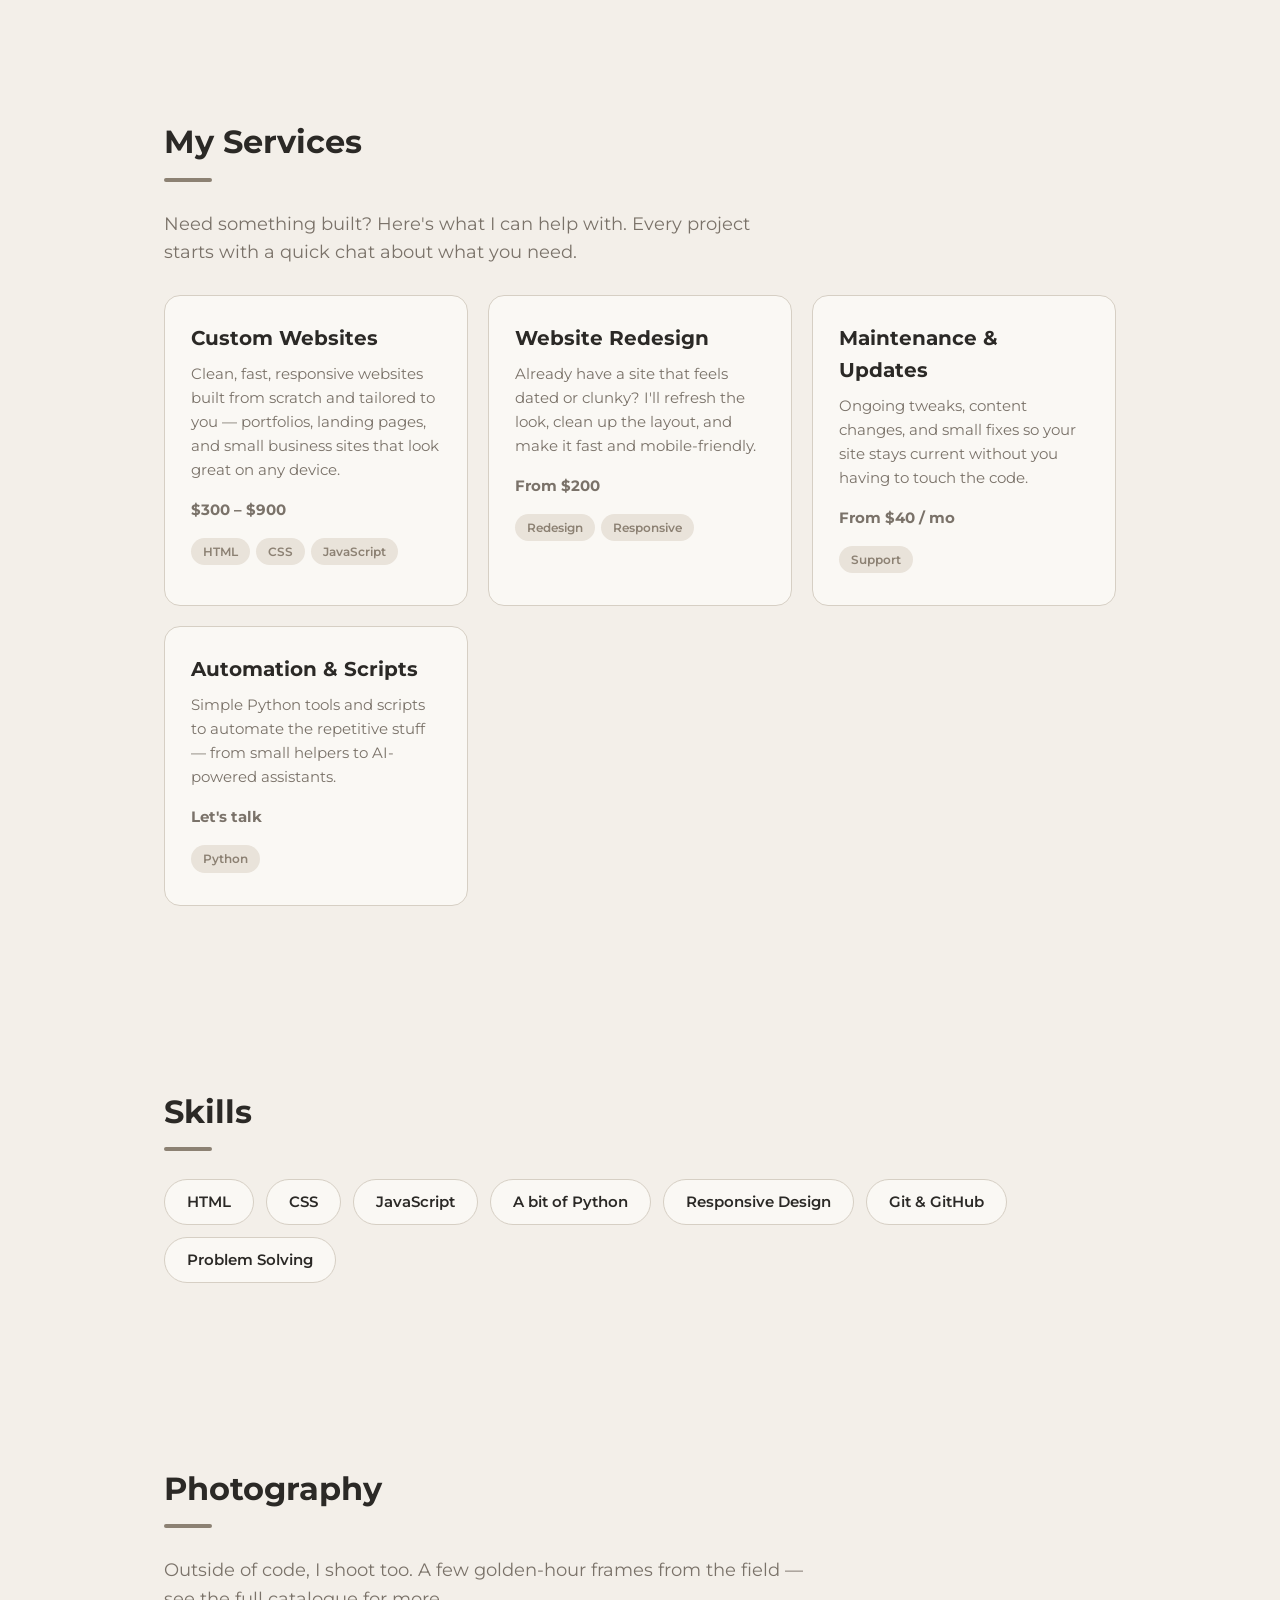
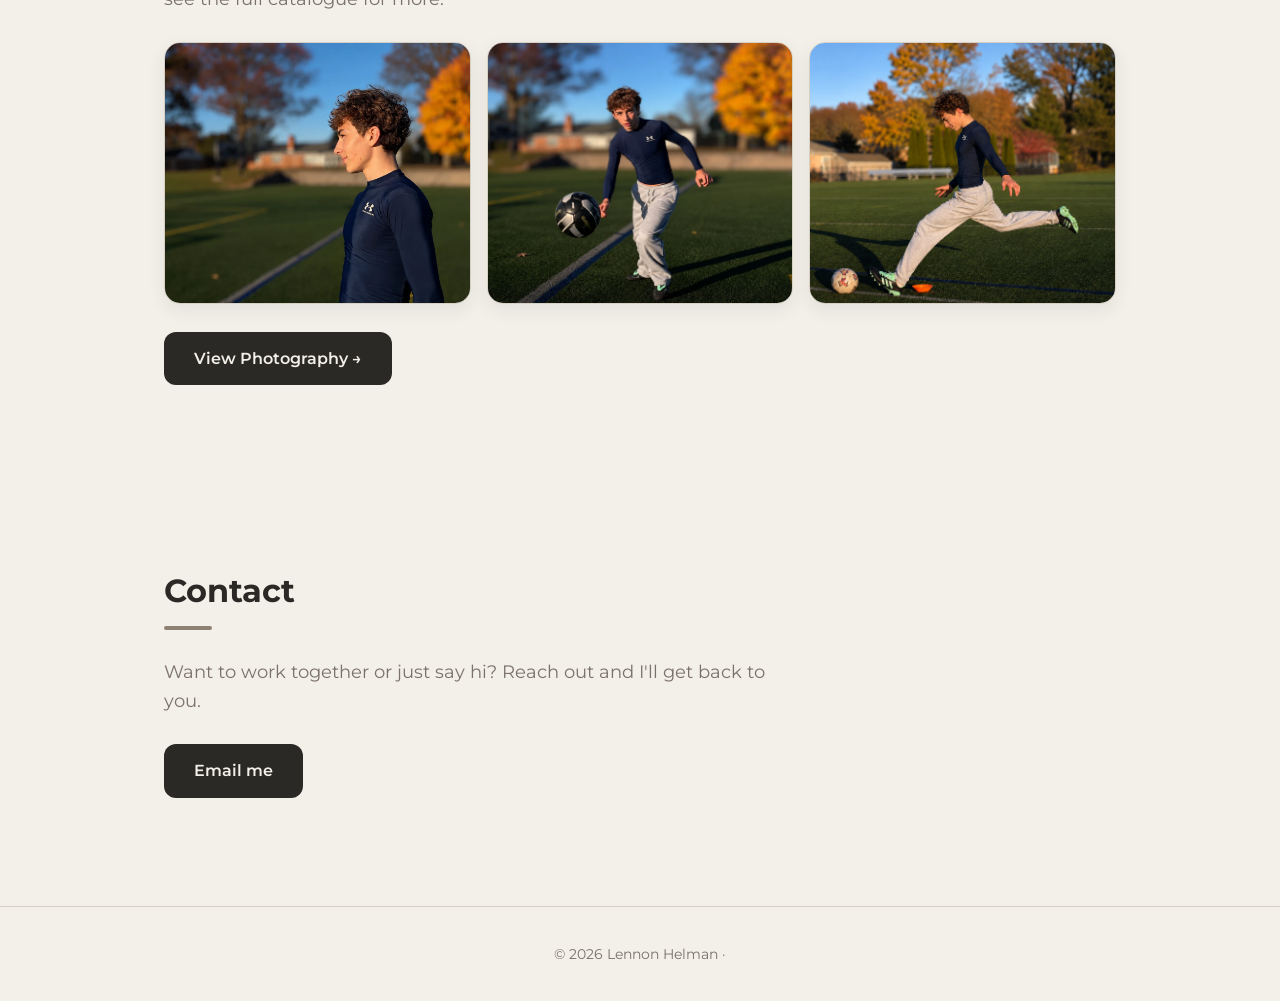
==== commit 8a11457c: "Add Photography preview section to homepage" ====
--- a/index.html
+++ b/index.html
@@ -4,7 +4,7 @@
     <meta charset="UTF-8">
     <meta name="viewport" content="width=device-width, initial-scale=1.0">
     <title>Lennon Helman | Software Developer</title>
-    <link rel="stylesheet" href="style.css?v=7">
+    <link rel="stylesheet" href="style.css?v=8">
 </head>
 <body>
 
@@ -26,7 +26,7 @@
         <a href="#about" data-link>About</a>
         <a href="#services" data-link>Services</a>
         <a href="#skills" data-link>Skills</a>
-        <a href="photography.html">Photography</a>
+        <a href="#photography" data-link>Photography</a>
         <a href="#contact" data-link>Contact</a>
     </div>
 
@@ -140,6 +140,17 @@
         </div>
     </section>
 
+    <section id="photography" class="reveal">
+        <h3 class="section-title">Photography</h3>
+        <p class="about-text">Outside of code, I shoot too. A few golden-hour frames from the field &mdash; see the full catalogue for more.</p>
+        <div class="photo-preview">
+            <a href="photography.html"><img src="images/photography/1.webp" alt="Golden-hour profile on the field" loading="lazy"></a>
+            <a href="photography.html"><img src="images/photography/2.webp" alt="Controlling the ball at sunset" loading="lazy"></a>
+            <a href="photography.html"><img src="images/photography/3.webp" alt="Mid-stride before the strike" loading="lazy"></a>
+        </div>
+        <a class="btn solid" href="photography.html">View Photography &rarr;</a>
+    </section>
+
     <section id="contact" class="reveal">
         <h3 class="section-title">Contact</h3>
         <p class="about-text">Want to work together or just say hi? Reach out and I'll get back to you.</p>
--- a/style.css
+++ b/style.css
@@ -653,6 +653,36 @@
     cursor: pointer;
 }
 
+/* ---------- HOME PHOTO PREVIEW ---------- */
+.photo-preview {
+    display: grid;
+    grid-template-columns: repeat(auto-fit, minmax(220px, 1fr));
+    gap: 16px;
+    margin-bottom: 28px;
+}
+
+.photo-preview a {
+    display: block;
+    border-radius: 16px;
+    overflow: hidden;
+    border: 1px solid var(--line);
+    background: var(--card);
+    box-shadow: 0 6px 18px rgba(43, 41, 38, 0.08);
+    transition: transform 0.25s ease, box-shadow 0.25s ease;
+}
+
+.photo-preview a:hover {
+    transform: translateY(-4px);
+    box-shadow: 0 14px 30px rgba(43, 41, 38, 0.16);
+}
+
+.photo-preview img {
+    display: block;
+    width: 100%;
+    height: 260px;
+    object-fit: cover;
+}
+
 /* ---------- LIGHTBOX ---------- */
 .lightbox {
     position: fixed;
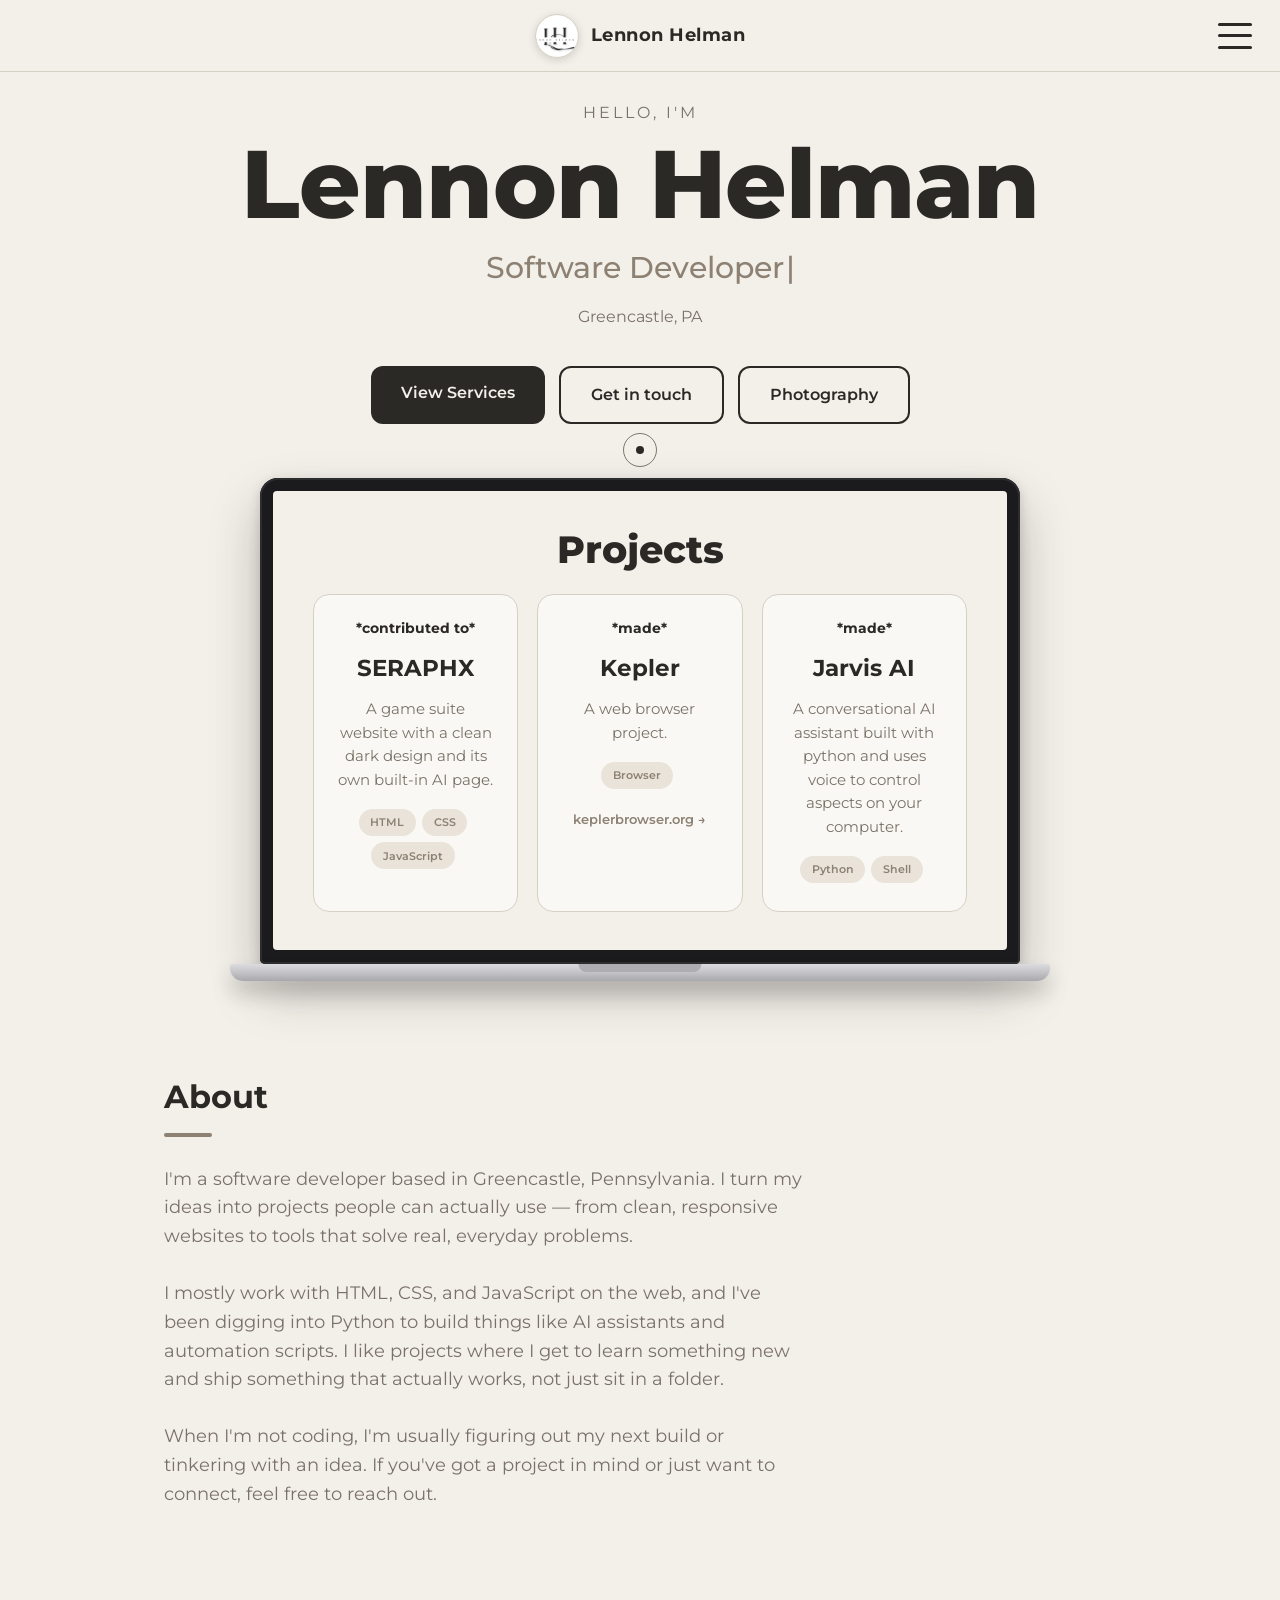
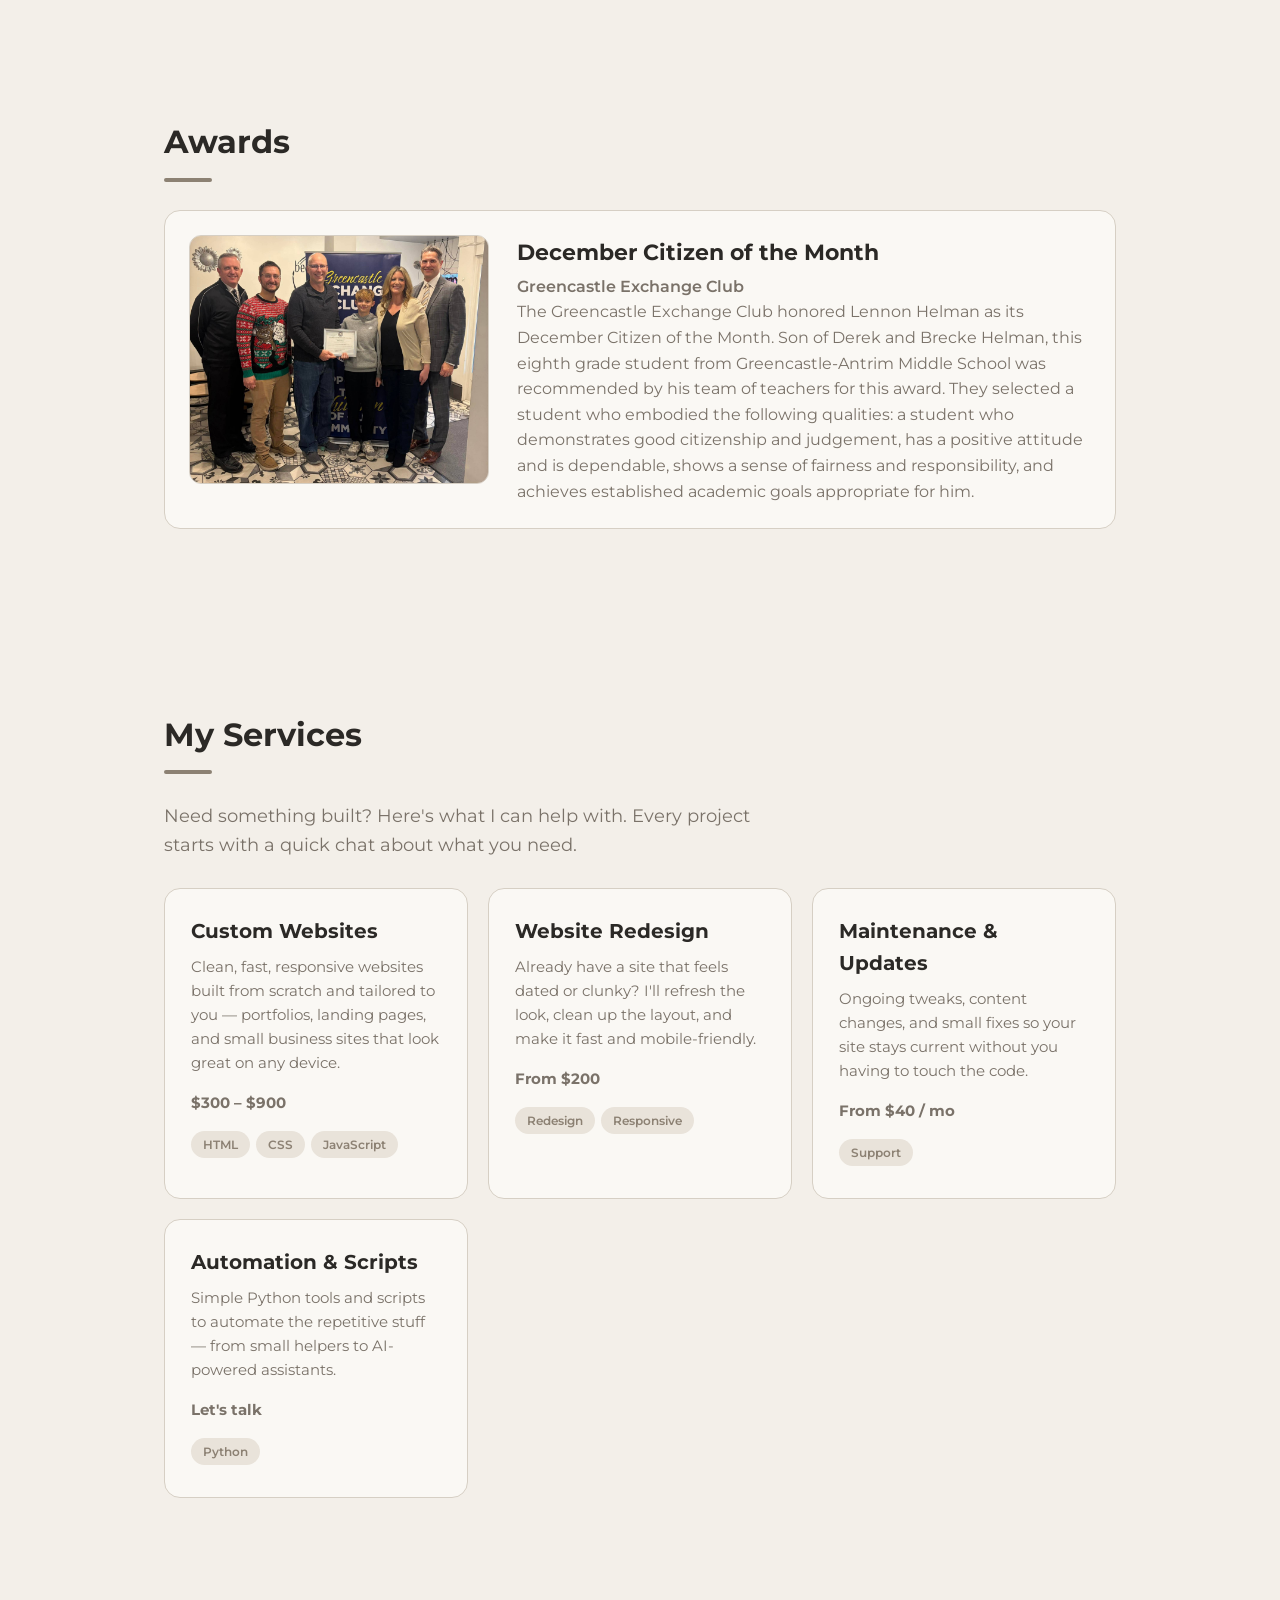
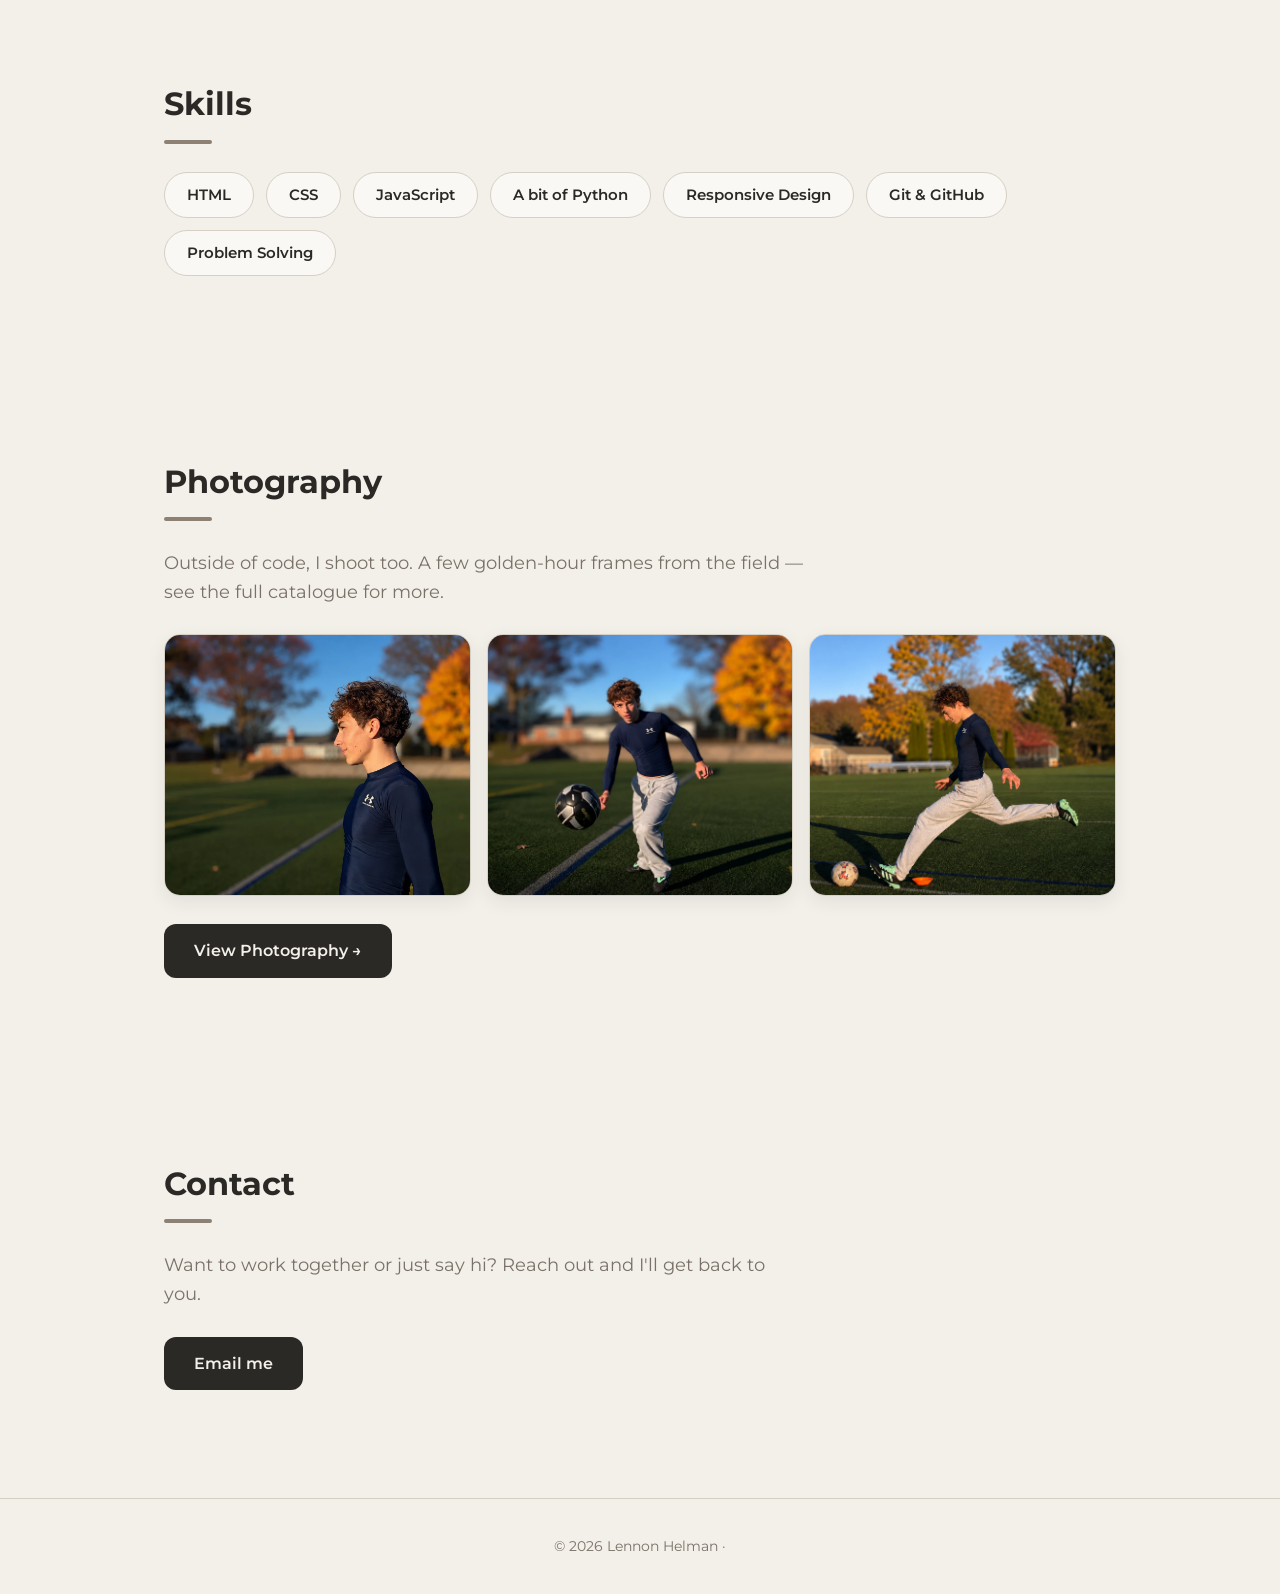
==== commit fd7be853: "Add Awards section with December Citizen of the Month" ====
--- a/index.html
+++ b/index.html
@@ -4,7 +4,7 @@
     <meta charset="UTF-8">
     <meta name="viewport" content="width=device-width, initial-scale=1.0">
     <title>Lennon Helman | Software Developer</title>
-    <link rel="stylesheet" href="style.css?v=8">
+    <link rel="stylesheet" href="style.css?v=9">
 </head>
 <body>
 
@@ -24,6 +24,7 @@
     <div class="menu">
         <a href="#home" data-link>Home</a>
         <a href="#about" data-link>About</a>
+        <a href="#awards" data-link>Awards</a>
         <a href="#services" data-link>Services</a>
         <a href="#skills" data-link>Skills</a>
         <a href="#photography" data-link>Photography</a>
@@ -94,6 +95,27 @@
             with an idea. If you've got a project in mind or just want to connect,
             feel free to reach out.
         </p>
+    </section>
+
+    <section id="awards" class="reveal">
+        <h3 class="section-title">Awards</h3>
+        <div class="award">
+            <img class="award-photo" src="images/award-citizen-of-the-month.jpg" alt="Lennon Helman receiving the Greencastle Exchange Club December Citizen of the Month award">
+            <div class="award-body">
+                <h4>December Citizen of the Month</h4>
+                <p class="award-org">Greencastle Exchange Club</p>
+                <p>
+                    The Greencastle Exchange Club honored Lennon Helman as its December
+                    Citizen of the Month. Son of Derek and Brecke Helman, this eighth grade
+                    student from Greencastle-Antrim Middle School was recommended by his team
+                    of teachers for this award. They selected a student who embodied the
+                    following qualities: a student who demonstrates good citizenship and
+                    judgement, has a positive attitude and is dependable, shows a sense of
+                    fairness and responsibility, and achieves established academic goals
+                    appropriate for him.
+                </p>
+            </div>
+        </div>
     </section>
 
     <section id="services" class="reveal">
--- a/style.css
+++ b/style.css
@@ -653,6 +653,50 @@
     cursor: pointer;
 }
 
+/* ---------- AWARDS ---------- */
+.award {
+    display: flex;
+    gap: 28px;
+    align-items: flex-start;
+    flex-wrap: wrap;
+    background: var(--card);
+    border: 1px solid var(--line);
+    border-radius: 16px;
+    padding: 24px;
+}
+
+.award-photo {
+    width: 300px;
+    max-width: 100%;
+    height: auto;
+    border-radius: 12px;
+    border: 1px solid var(--line);
+    flex-shrink: 0;
+}
+
+.award-body {
+    flex: 1;
+    min-width: 260px;
+}
+
+.award-body h4 {
+    margin: 0 0 4px;
+    font-size: 22px;
+}
+
+.award-org {
+    margin: 0 0 14px;
+    font-weight: 600;
+    color: var(--accent);
+    font-size: 15px;
+}
+
+.award-body p {
+    margin: 0;
+    color: var(--muted);
+    font-size: 16px;
+}
+
 /* ---------- HOME PHOTO PREVIEW ---------- */
 .photo-preview {
     display: grid;
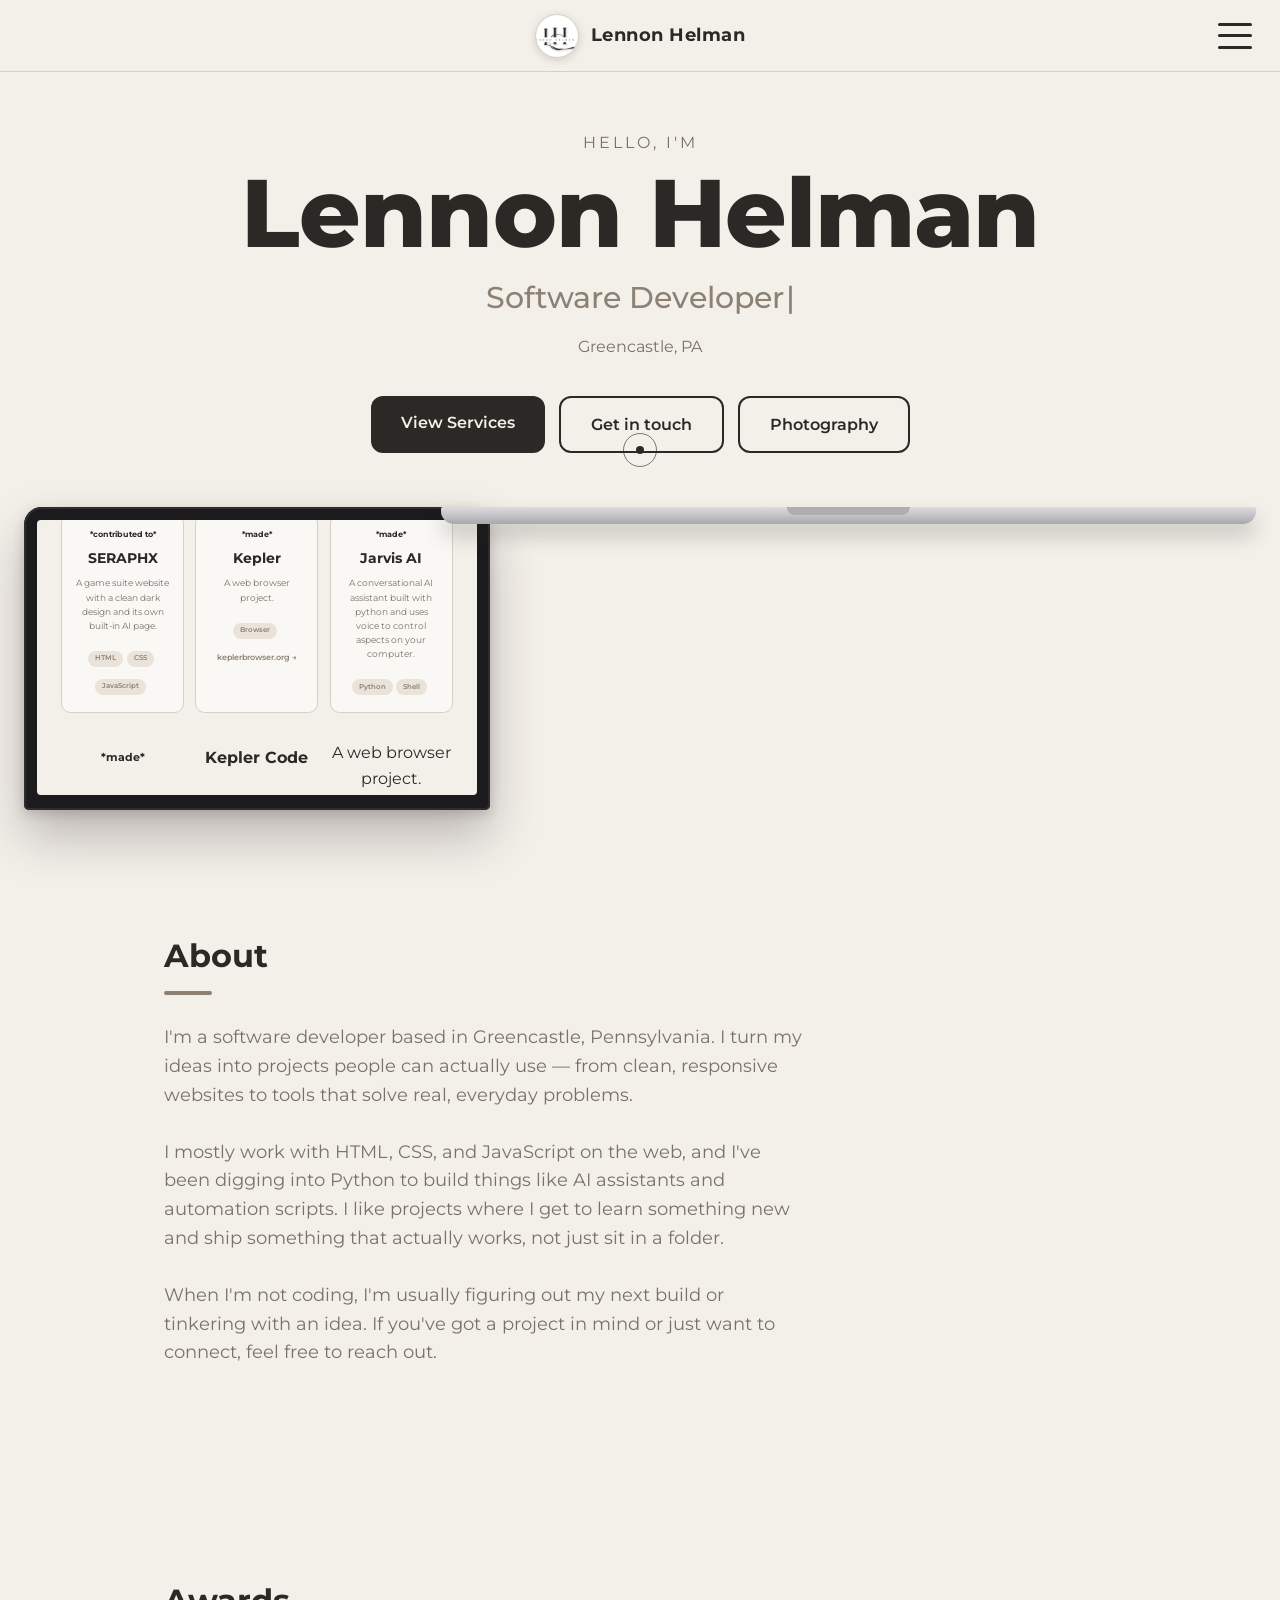
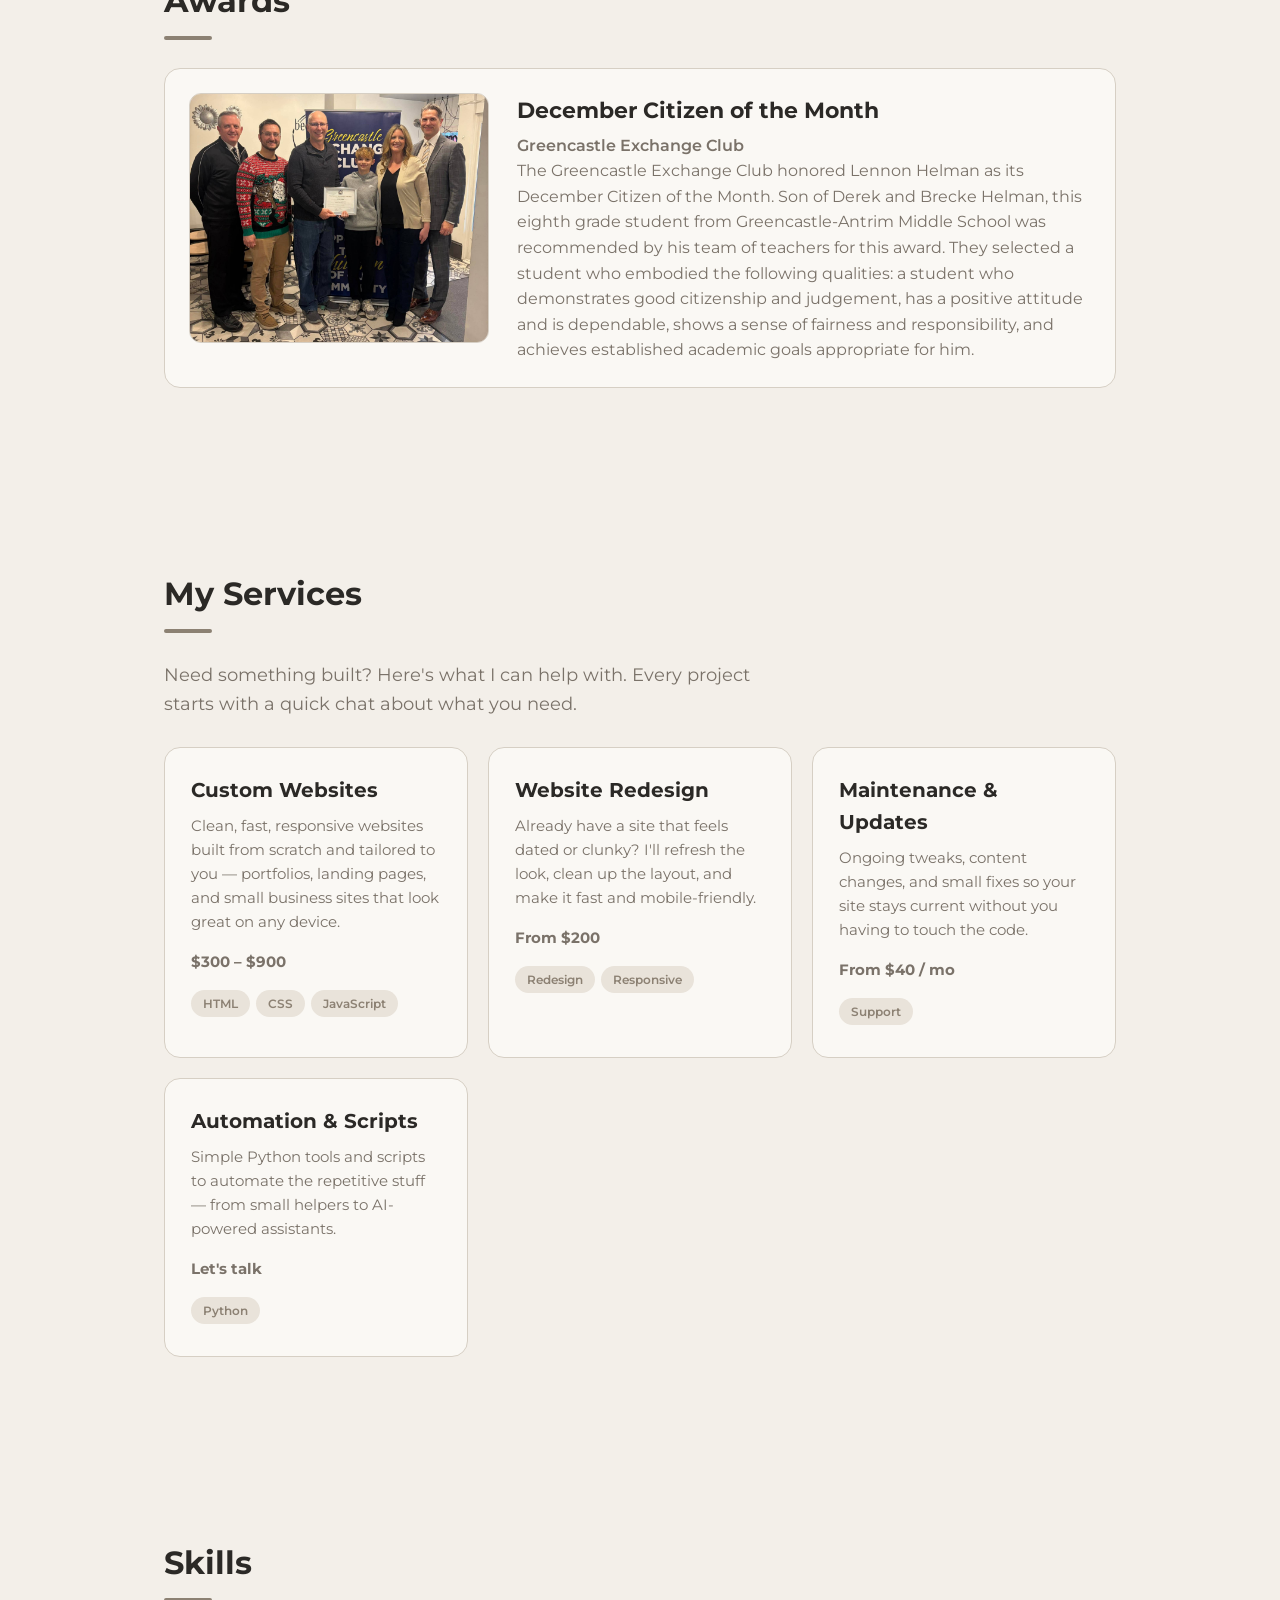
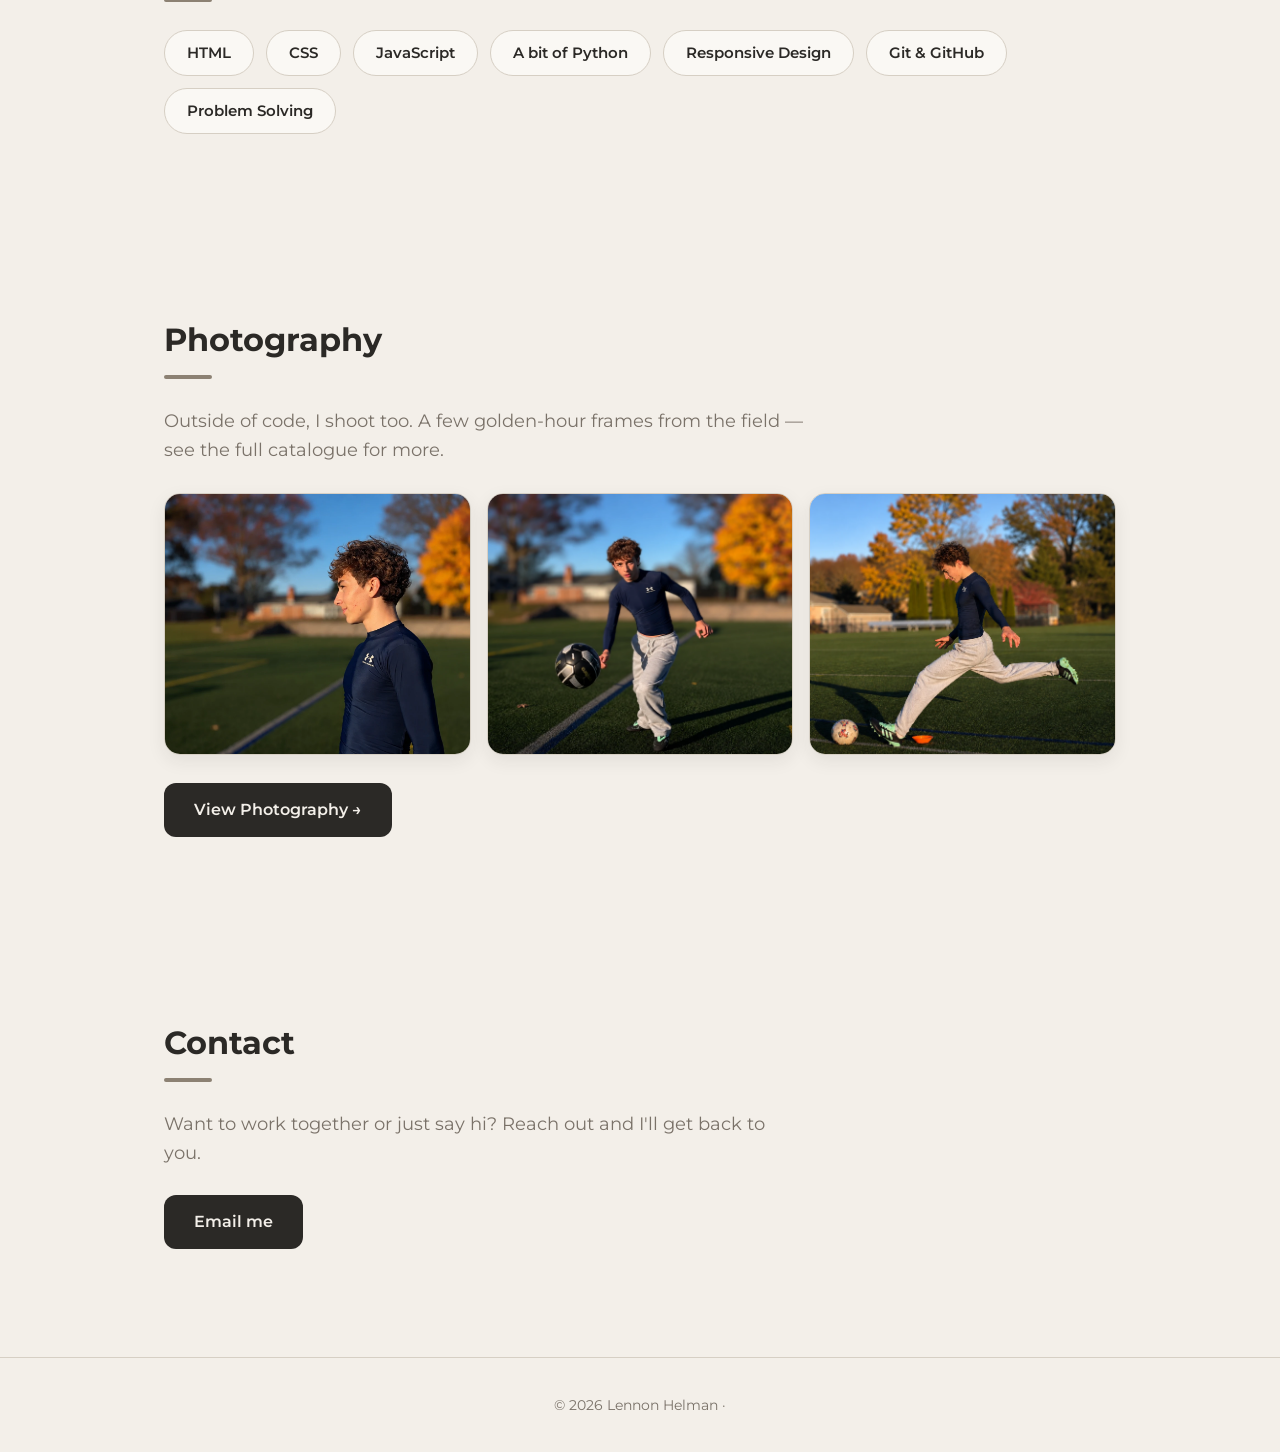
==== commit df448c3e: "Add Kepler Code project details to index.html Added information about the Kepler Code project includ" ====
--- a/index.html
+++ b/index.html
@@ -68,6 +68,13 @@
                                     <p>A conversational AI assistant built with python and uses voice to control aspects on your computer.</p>
                                     <span class="tag">Python</span><span class="tag">Shell</span>
                                 </div>
+                                <h6>*made*</h6>
+                                    <h4>Kepler Code</h4>
+                                    <p>A web browser project.</p>
+                                    <span class="tag">Browser</span>
+                                    <a class="card-link" href="https://lenodrips-create.github.io/Kepler-code/" target="_blank" rel="noopener">keplercode &rarr;</a>
+                                </div>
+                                    
                             </div>
                         </div>
                     </div>
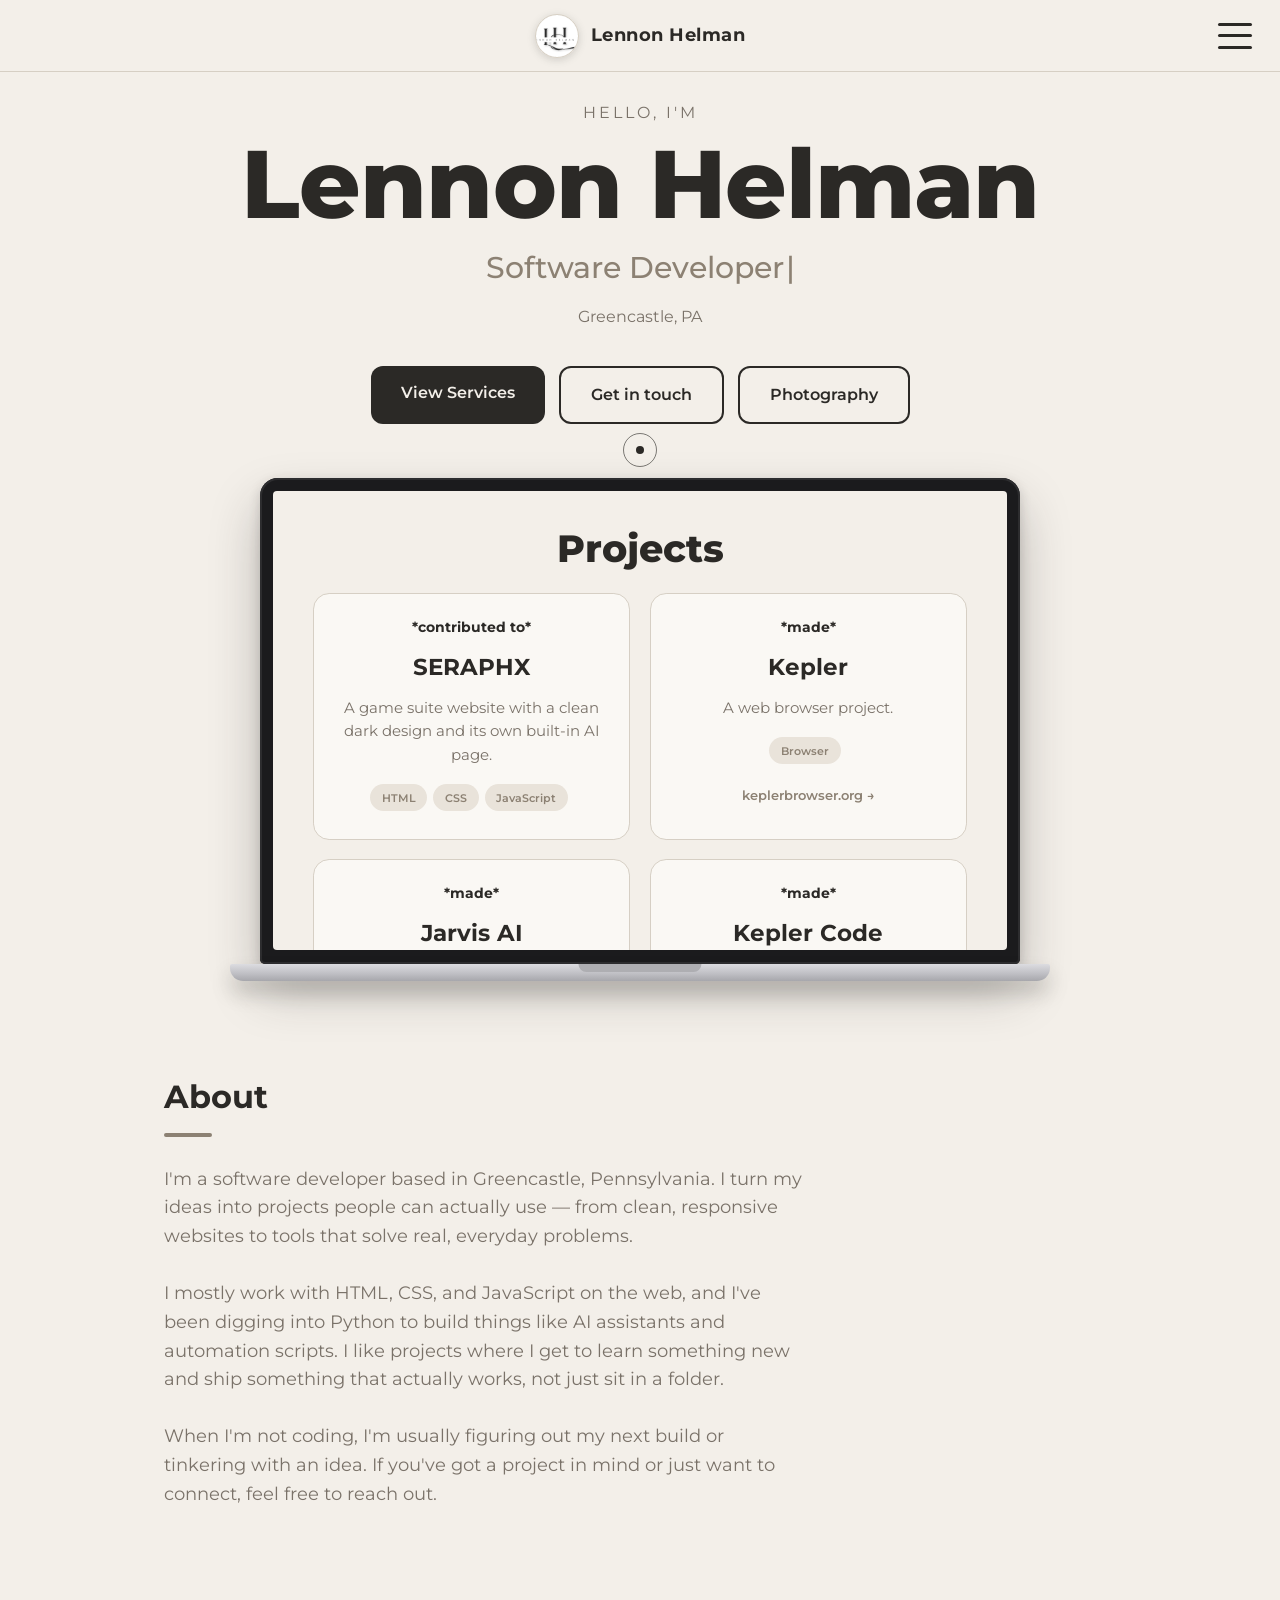
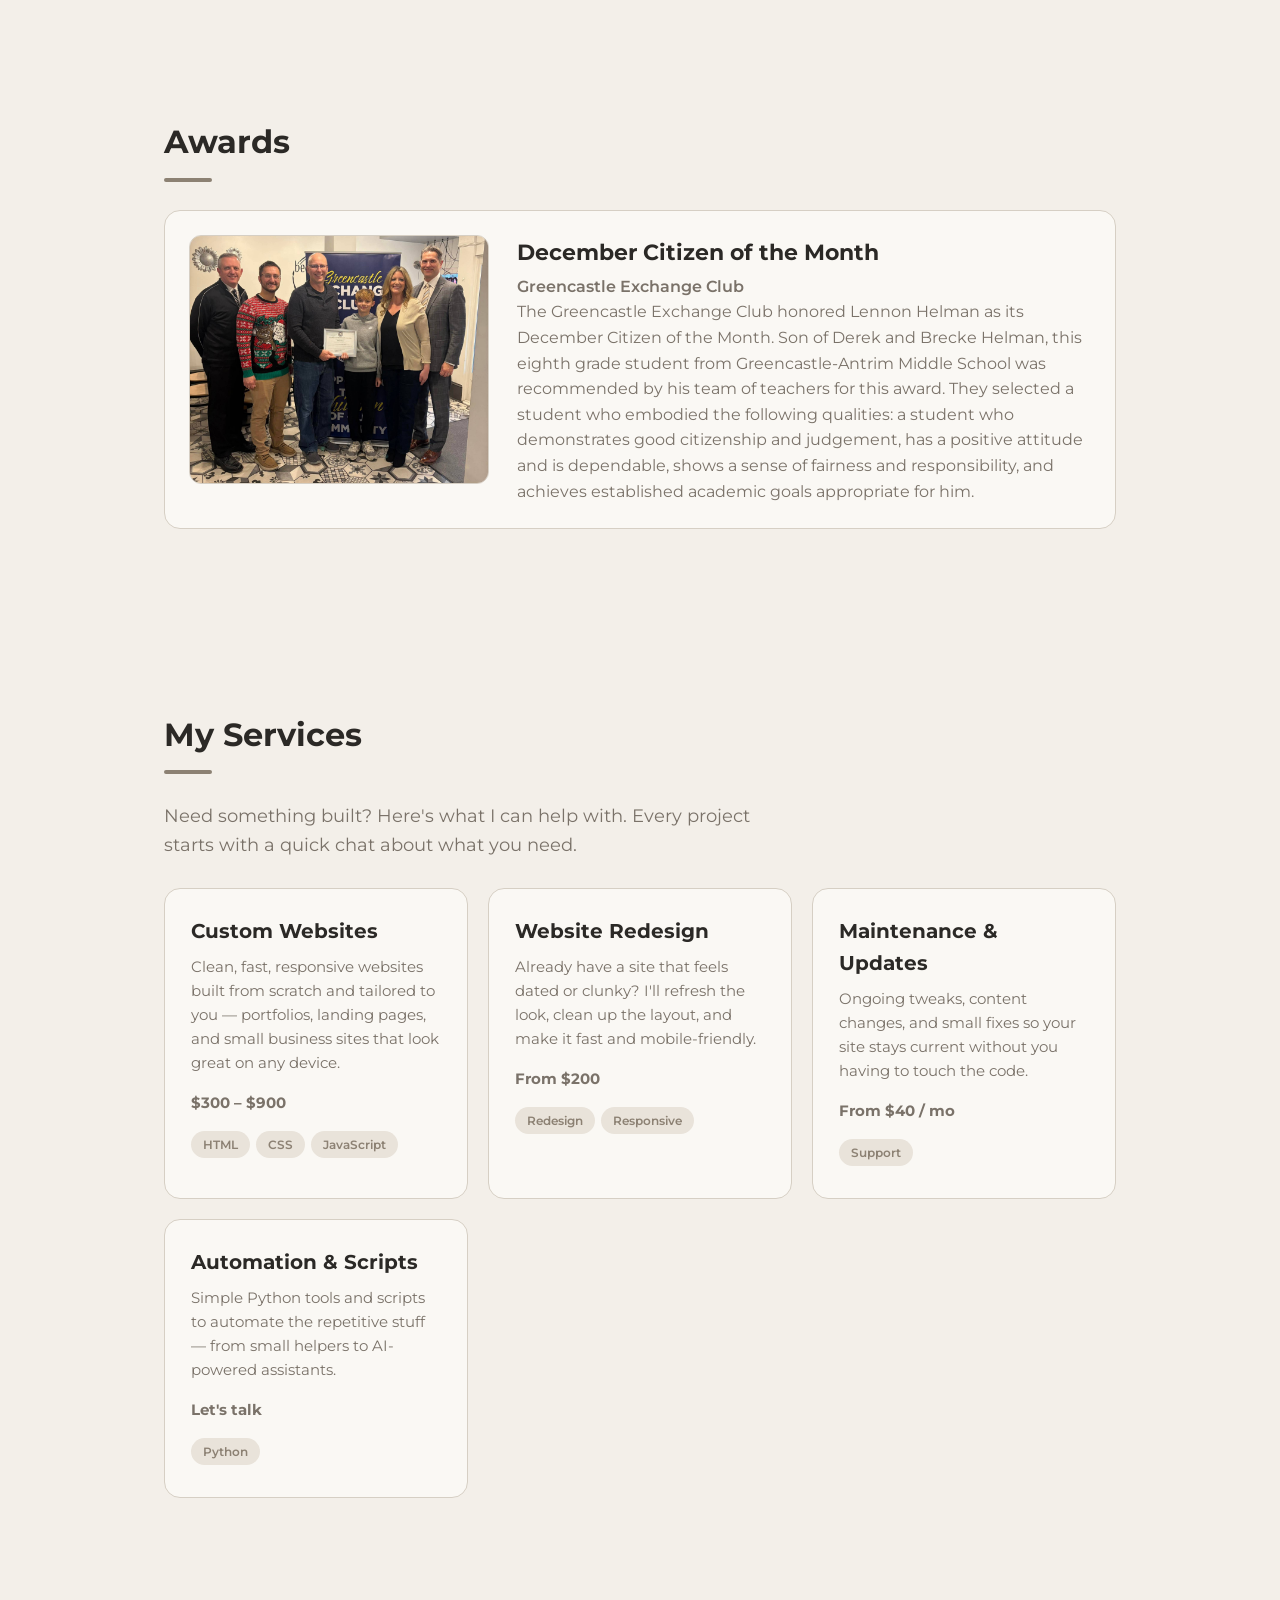
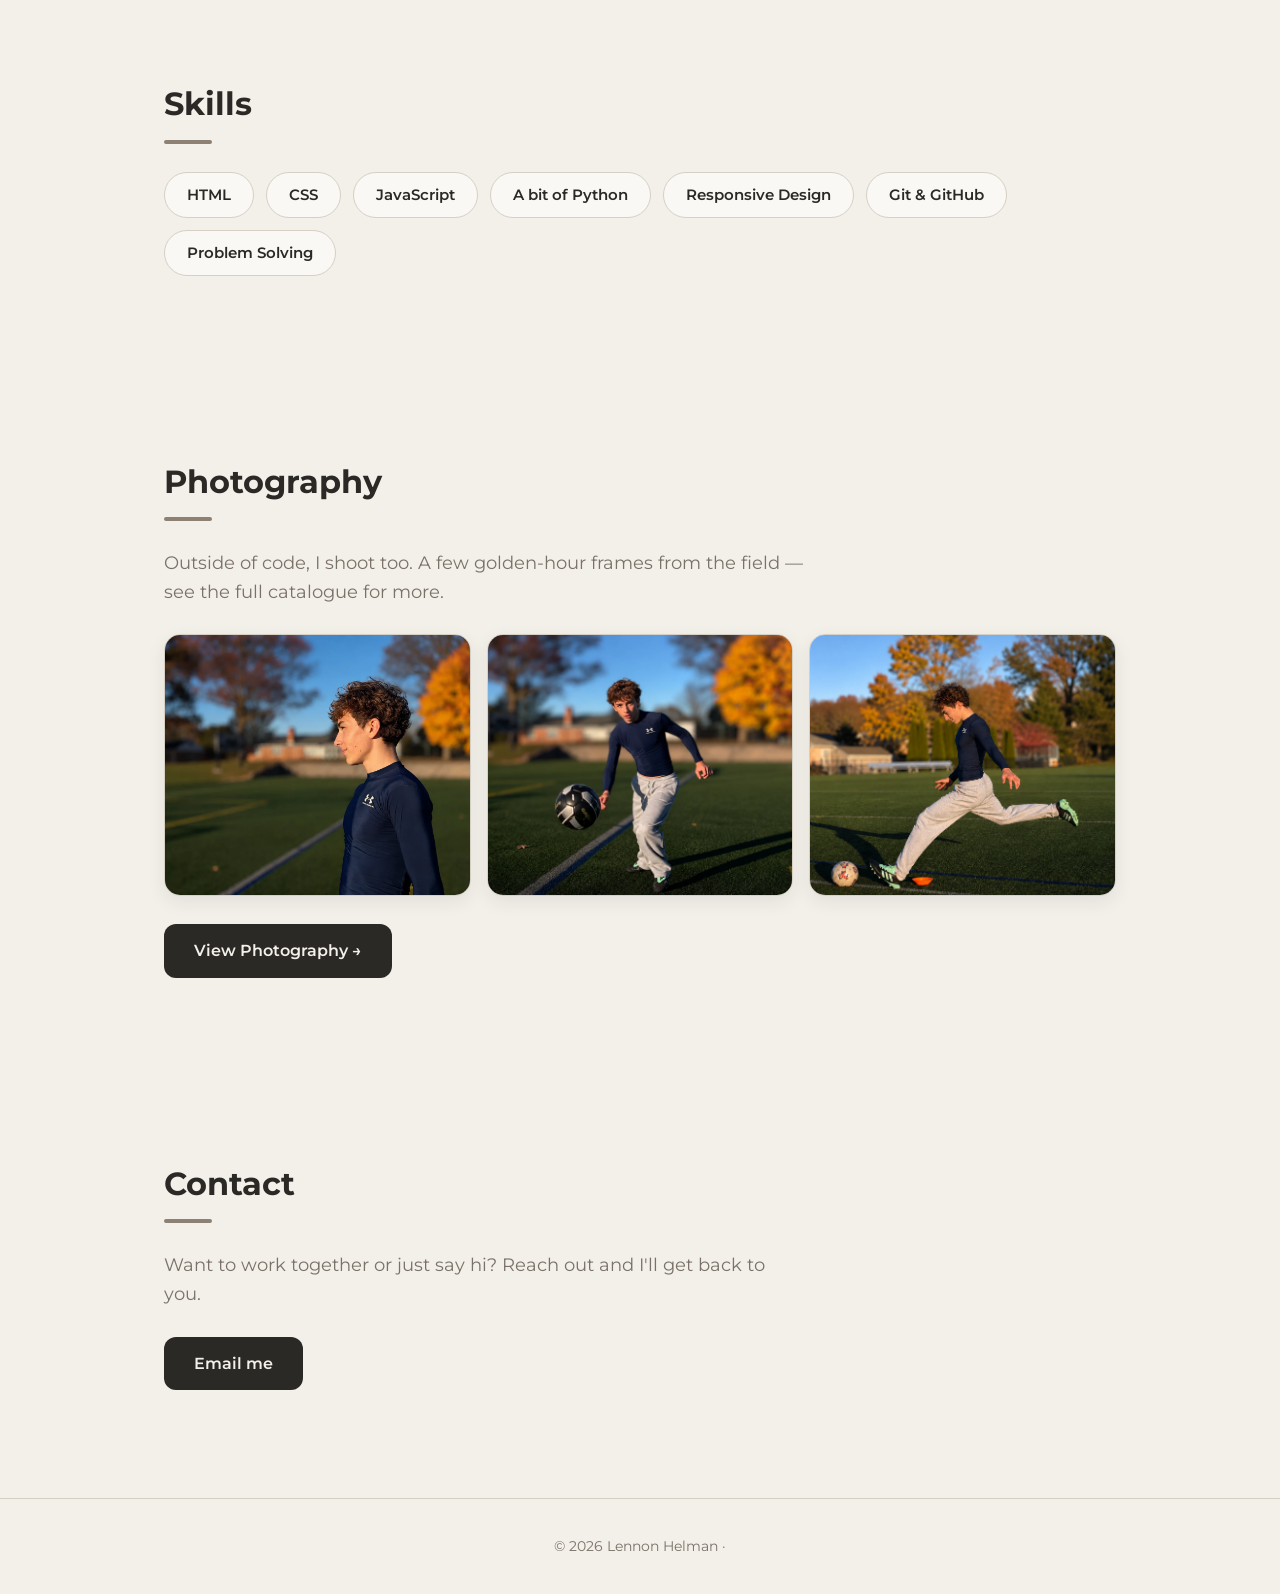
==== commit dc258ed9: "Fix laptop projects layout and add Kepler Code card" ====
--- a/index.html
+++ b/index.html
@@ -68,13 +68,13 @@
                                     <p>A conversational AI assistant built with python and uses voice to control aspects on your computer.</p>
                                     <span class="tag">Python</span><span class="tag">Shell</span>
                                 </div>
-                                <h6>*made*</h6>
+                                <div class="card">
+                                    <h6>*made*</h6>
                                     <h4>Kepler Code</h4>
                                     <p>A web browser project.</p>
                                     <span class="tag">Browser</span>
                                     <a class="card-link" href="https://lenodrips-create.github.io/Kepler-code/" target="_blank" rel="noopener">keplercode &rarr;</a>
                                 </div>
-                                    
                             </div>
                         </div>
                     </div>
--- a/style.css
+++ b/style.css
@@ -273,8 +273,8 @@
     padding: 5cqw 5.5cqw;
     display: flex;
     flex-direction: column;
-    justify-content: center;
-    overflow: hidden;
+    justify-content: flex-start;
+    overflow-y: auto;
 }
 
 .screen-title {
@@ -286,7 +286,7 @@
 }
 
 .screen-content .cards {
-    grid-template-columns: repeat(3, 1fr);
+    grid-template-columns: repeat(2, 1fr);
     gap: 2.6cqw;
 }
 
